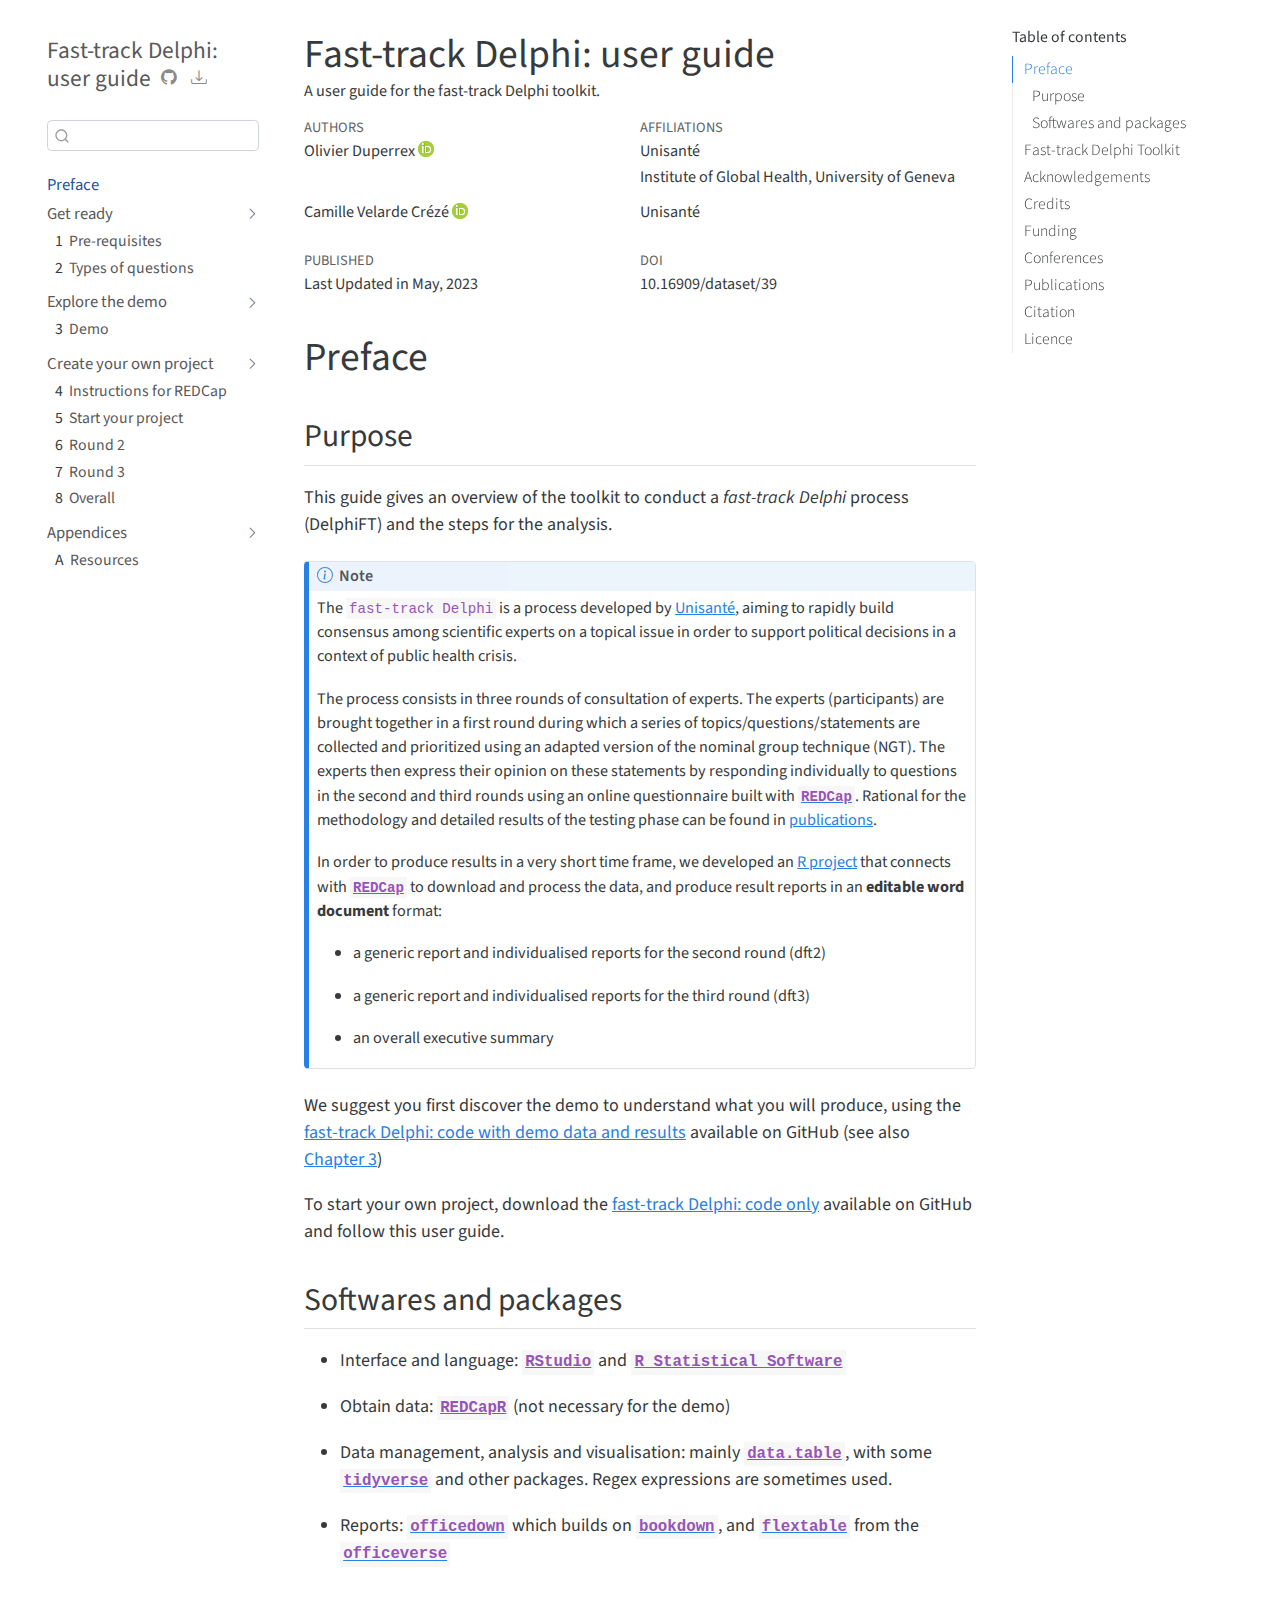
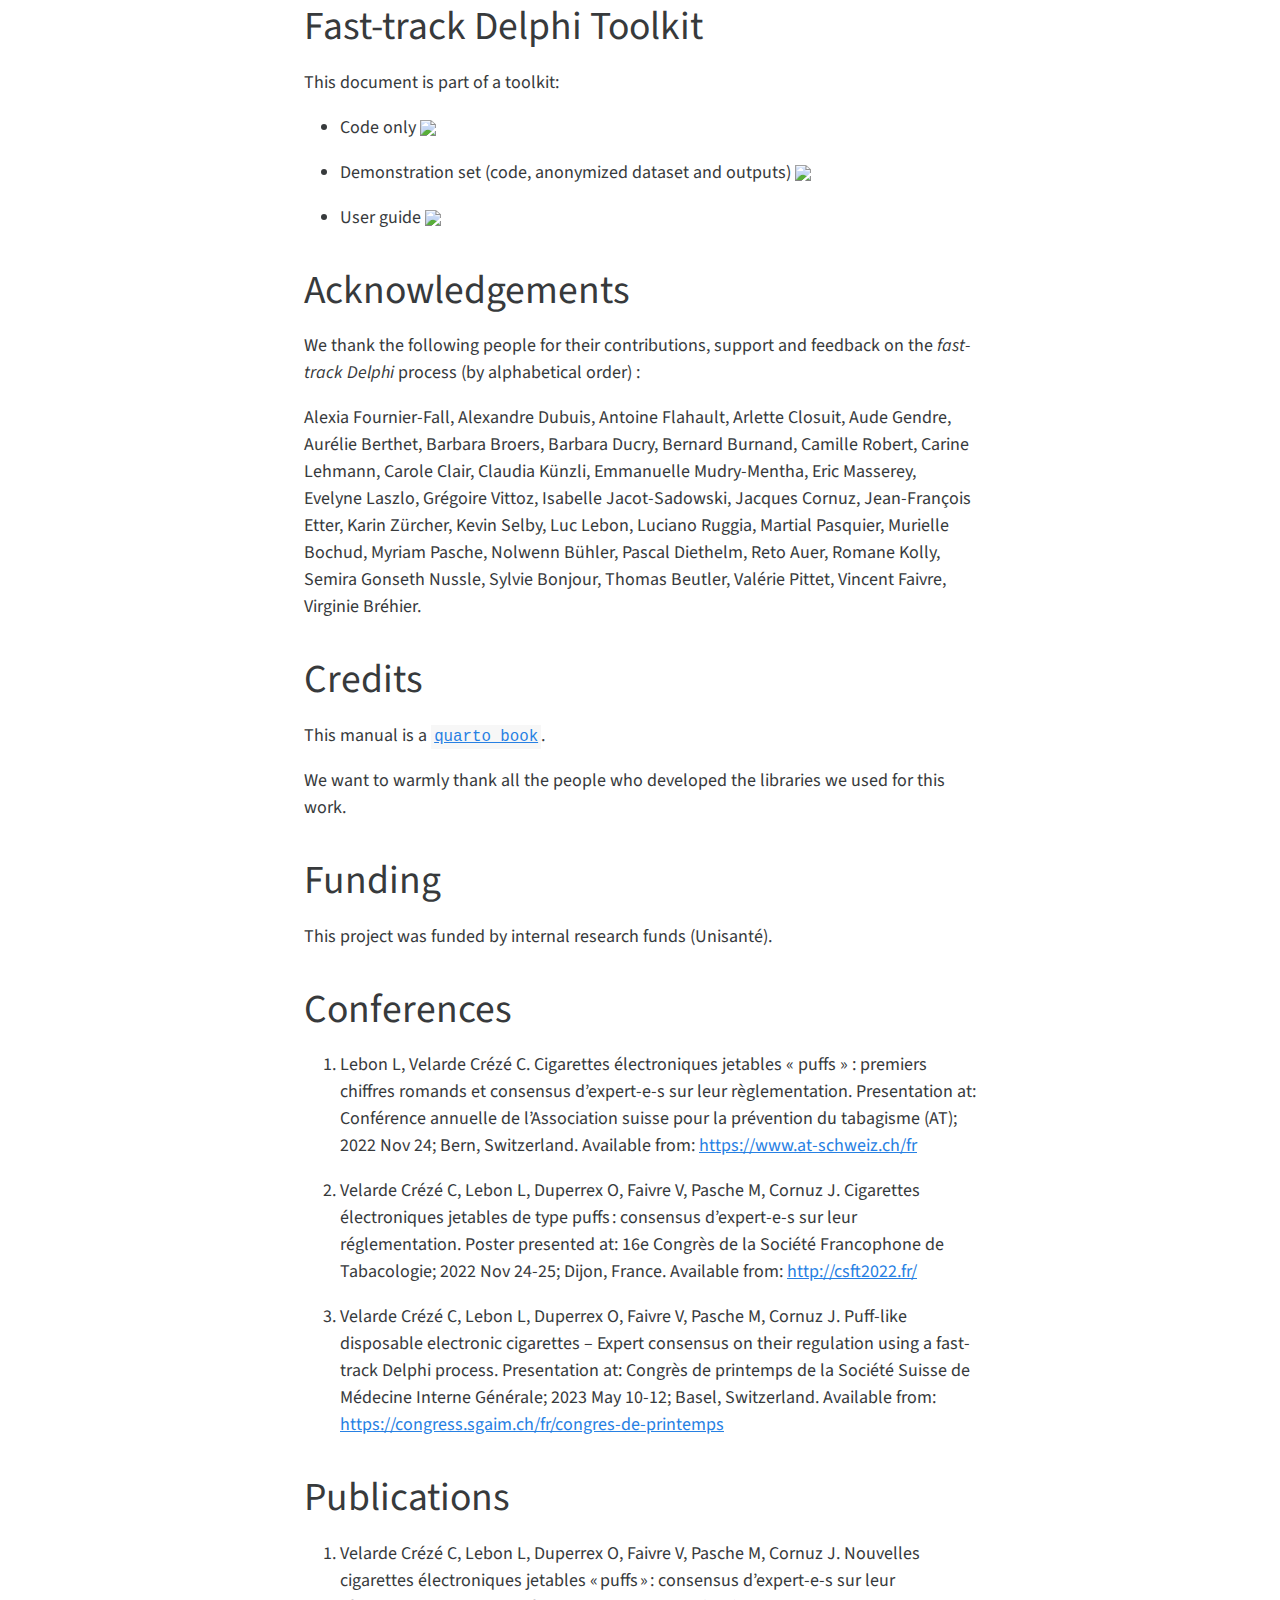
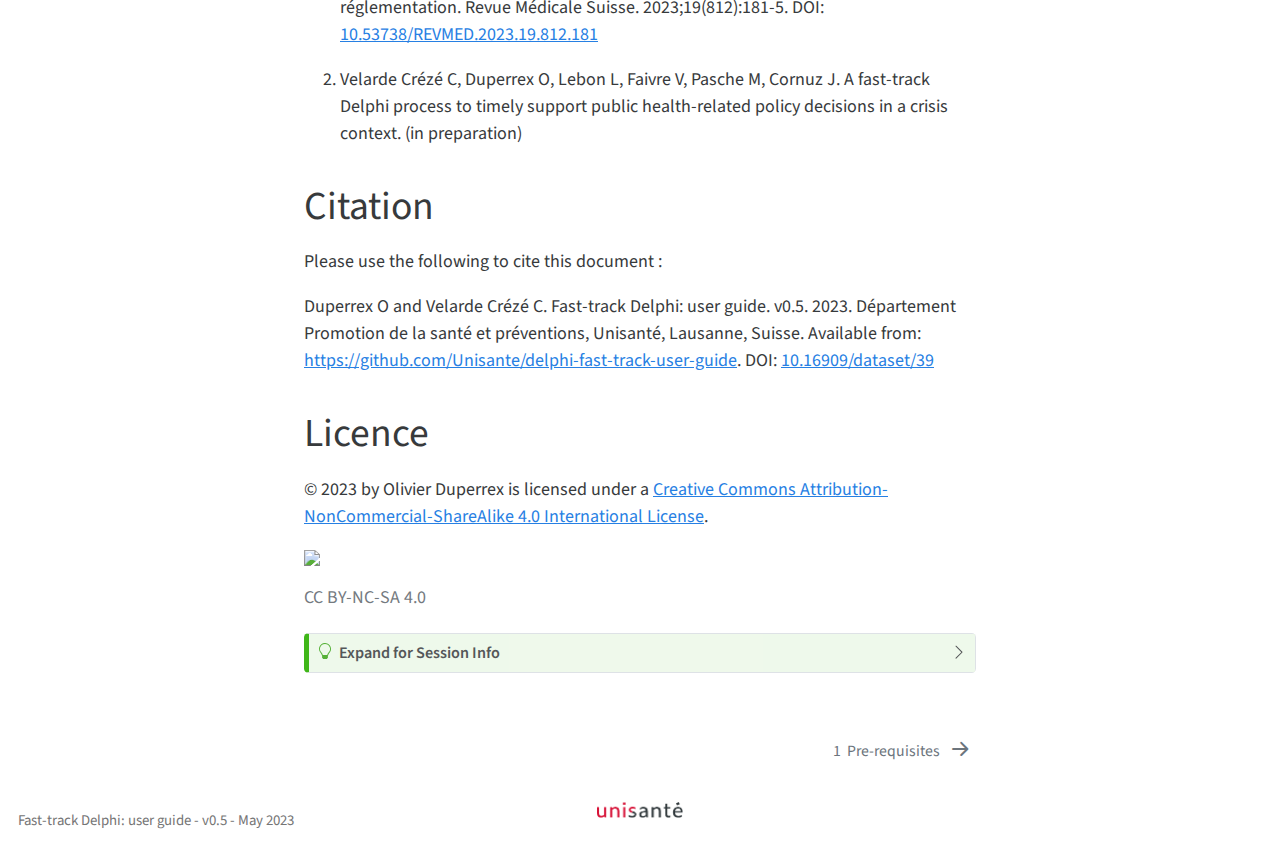
==== _book/index.html @ afdaf6bf "Update html files for book" ====
<!DOCTYPE html>
<html xmlns="http://www.w3.org/1999/xhtml" lang="en" xml:lang="en"><head>
<meta http-equiv="Content-Type" content="text/html; charset=UTF-8">
<meta charset="utf-8">
<meta name="generator" content="quarto-1.2.267">
<meta name="viewport" content="width=device-width, initial-scale=1.0, user-scalable=yes">
<meta name="author" content="Olivier Duperrex">
<meta name="author" content="Camille Velarde Crézé">
<meta name="description" content="A user guide for the fast-track Delphi toolkit.">
<title>Fast-track Delphi: user guide</title>
<style>
code{white-space: pre-wrap;}
span.smallcaps{font-variant: small-caps;}
div.columns{display: flex; gap: min(4vw, 1.5em);}
div.column{flex: auto; overflow-x: auto;}
div.hanging-indent{margin-left: 1.5em; text-indent: -1.5em;}
ul.task-list{list-style: none;}
ul.task-list li input[type="checkbox"] {
  width: 0.8em;
  margin: 0 0.8em 0.2em -1.6em;
  vertical-align: middle;
}
</style>

<script src="site_libs/quarto-nav/quarto-nav.js"></script>
<script src="site_libs/quarto-nav/headroom.min.js"></script>
<script src="site_libs/clipboard/clipboard.min.js"></script>
<script src="site_libs/quarto-search/autocomplete.umd.js"></script>
<script src="site_libs/quarto-search/fuse.min.js"></script>
<script src="site_libs/quarto-search/quarto-search.js"></script>
<meta name="quarto:offset" content="./">
<link href="./01_prerequisites.html" rel="next">
<script src="site_libs/quarto-html/quarto.js"></script>
<script src="site_libs/quarto-html/popper.min.js"></script>
<script src="site_libs/quarto-html/tippy.umd.min.js"></script>
<script src="site_libs/quarto-html/anchor.min.js"></script>
<link href="site_libs/quarto-html/tippy.css" rel="stylesheet">
<link href="site_libs/quarto-html/quarto-syntax-highlighting.css" rel="stylesheet" id="quarto-text-highlighting-styles">
<script src="site_libs/bootstrap/bootstrap.min.js"></script>
<link href="site_libs/bootstrap/bootstrap-icons.css" rel="stylesheet">
<link href="site_libs/bootstrap/bootstrap.min.css" rel="stylesheet" id="quarto-bootstrap" data-mode="light"><script id="quarto-search-options" type="application/json">{
  "location": "sidebar",
  "copy-button": false,
  "collapse-after": 3,
  "panel-placement": "start",
  "type": "textbox",
  "limit": 20,
  "language": {
    "search-no-results-text": "No results",
    "search-matching-documents-text": "matching documents",
    "search-copy-link-title": "Copy link to search",
    "search-hide-matches-text": "Hide additional matches",
    "search-more-match-text": "more match in this document",
    "search-more-matches-text": "more matches in this document",
    "search-clear-button-title": "Clear",
    "search-detached-cancel-button-title": "Cancel",
    "search-submit-button-title": "Submit"
  }
}</script>
</head>
<body class="nav-sidebar floating">

<div id="quarto-search-results"></div>
  <header id="quarto-header" class="headroom fixed-top"><nav class="quarto-secondary-nav" data-bs-toggle="collapse" data-bs-target="#quarto-sidebar" aria-controls="quarto-sidebar" aria-expanded="false" aria-label="Toggle sidebar navigation" onclick="if (window.quartoToggleHeadroom) { window.quartoToggleHeadroom(); }"><div class="container-fluid d-flex justify-content-between">
      <h1 class="quarto-secondary-nav-title">Fast-track Delphi: user guide</h1>
      <button type="button" class="quarto-btn-toggle btn" aria-label="Show secondary navigation">
        <i class="bi bi-chevron-right"></i>
      </button>
    </div>
  </nav></header><!-- content --><div id="quarto-content" class="quarto-container page-columns page-rows-contents page-layout-article">
<!-- sidebar -->
  <nav id="quarto-sidebar" class="sidebar collapse sidebar-navigation floating overflow-auto"><div class="pt-lg-2 mt-2 text-left sidebar-header">
    <div class="sidebar-title mb-0 py-0">
      <a href="./">Fast-track Delphi: user guide</a> 
        <div class="sidebar-tools-main">
    <a href="https://github.com/Unisante/delphi-fast-track-user-guide" title="Source Code" class="sidebar-tool px-1"><i class="bi bi-github"></i></a>
    <a href="" title="Download" id="sidebar-tool-dropdown-0" class="sidebar-tool dropdown-toggle px-1" data-bs-toggle="dropdown" aria-expanded="false"><i class="bi bi-download"></i></a>
    <ul class="dropdown-menu" aria-labelledby="sidebar-tool-dropdown-0">
<li>
          <a class="dropdown-item sidebar-tools-main-item" href="./Fast-track-Delphi--user-guide.pdf">
            <i class="bi bi-bi-file-pdf pe-1"></i>
          Download PDF
          </a>
        </li>
        <li>
          <a class="dropdown-item sidebar-tools-main-item" href="./Fast-track-Delphi--user-guide.epub">
            <i class="bi bi-bi-journal pe-1"></i>
          Download ePub
          </a>
        </li>
    </ul>
</div>
    </div>
      </div>
      <div class="mt-2 flex-shrink-0 align-items-center">
        <div class="sidebar-search">
        <div id="quarto-search" class="" title="Search"></div>
        </div>
      </div>
    <div class="sidebar-menu-container"> 
    <ul class="list-unstyled mt-1">
<li class="sidebar-item">
  <div class="sidebar-item-container"> 
  <a href="./index.html" class="sidebar-item-text sidebar-link active">Preface</a>
  </div>
</li>
        <li class="sidebar-item sidebar-item-section">
      <div class="sidebar-item-container"> 
            <a class="sidebar-item-text sidebar-link text-start" data-bs-toggle="collapse" data-bs-target="#quarto-sidebar-section-1" aria-expanded="true">Get ready</a>
          <a class="sidebar-item-toggle text-start" data-bs-toggle="collapse" data-bs-target="#quarto-sidebar-section-1" aria-expanded="true">
            <i class="bi bi-chevron-right ms-2"></i>
          </a> 
      </div>
      <ul id="quarto-sidebar-section-1" class="collapse list-unstyled sidebar-section depth1 show">
<li class="sidebar-item">
  <div class="sidebar-item-container"> 
  <a href="./01_prerequisites.html" class="sidebar-item-text sidebar-link"><span class="chapter-number">1</span>&nbsp; <span class="chapter-title">Pre-requisites</span></a>
  </div>
</li>
          <li class="sidebar-item">
  <div class="sidebar-item-container"> 
  <a href="./02_questions.html" class="sidebar-item-text sidebar-link"><span class="chapter-number">2</span>&nbsp; <span class="chapter-title">Types of questions</span></a>
  </div>
</li>
      </ul>
</li>
        <li class="sidebar-item sidebar-item-section">
      <div class="sidebar-item-container"> 
            <a class="sidebar-item-text sidebar-link text-start" data-bs-toggle="collapse" data-bs-target="#quarto-sidebar-section-2" aria-expanded="true">Explore the demo</a>
          <a class="sidebar-item-toggle text-start" data-bs-toggle="collapse" data-bs-target="#quarto-sidebar-section-2" aria-expanded="true">
            <i class="bi bi-chevron-right ms-2"></i>
          </a> 
      </div>
      <ul id="quarto-sidebar-section-2" class="collapse list-unstyled sidebar-section depth1 show">
<li class="sidebar-item">
  <div class="sidebar-item-container"> 
  <a href="./03_demo.html" class="sidebar-item-text sidebar-link"><span class="chapter-number">3</span>&nbsp; <span class="chapter-title">Demo</span></a>
  </div>
</li>
      </ul>
</li>
        <li class="sidebar-item sidebar-item-section">
      <div class="sidebar-item-container"> 
            <a class="sidebar-item-text sidebar-link text-start" data-bs-toggle="collapse" data-bs-target="#quarto-sidebar-section-3" aria-expanded="true">Create your own project</a>
          <a class="sidebar-item-toggle text-start" data-bs-toggle="collapse" data-bs-target="#quarto-sidebar-section-3" aria-expanded="true">
            <i class="bi bi-chevron-right ms-2"></i>
          </a> 
      </div>
      <ul id="quarto-sidebar-section-3" class="collapse list-unstyled sidebar-section depth1 show">
<li class="sidebar-item">
  <div class="sidebar-item-container"> 
  <a href="./04_REDCap.html" class="sidebar-item-text sidebar-link"><span class="chapter-number">4</span>&nbsp; <span class="chapter-title">Instructions for REDCap</span></a>
  </div>
</li>
          <li class="sidebar-item">
  <div class="sidebar-item-container"> 
  <a href="./05_start_your_project.html" class="sidebar-item-text sidebar-link"><span class="chapter-number">5</span>&nbsp; <span class="chapter-title">Start your project</span></a>
  </div>
</li>
          <li class="sidebar-item">
  <div class="sidebar-item-container"> 
  <a href="./06_round_2.html" class="sidebar-item-text sidebar-link"><span class="chapter-number">6</span>&nbsp; <span class="chapter-title">Round 2</span></a>
  </div>
</li>
          <li class="sidebar-item">
  <div class="sidebar-item-container"> 
  <a href="./07_round_3.html" class="sidebar-item-text sidebar-link"><span class="chapter-number">7</span>&nbsp; <span class="chapter-title">Round 3</span></a>
  </div>
</li>
          <li class="sidebar-item">
  <div class="sidebar-item-container"> 
  <a href="./08_overall.html" class="sidebar-item-text sidebar-link"><span class="chapter-number">8</span>&nbsp; <span class="chapter-title">Overall</span></a>
  </div>
</li>
      </ul>
</li>
        <li class="sidebar-item sidebar-item-section">
      <div class="sidebar-item-container"> 
            <a class="sidebar-item-text sidebar-link text-start" data-bs-toggle="collapse" data-bs-target="#quarto-sidebar-section-4" aria-expanded="true">Appendices</a>
          <a class="sidebar-item-toggle text-start" data-bs-toggle="collapse" data-bs-target="#quarto-sidebar-section-4" aria-expanded="true">
            <i class="bi bi-chevron-right ms-2"></i>
          </a> 
      </div>
      <ul id="quarto-sidebar-section-4" class="collapse list-unstyled sidebar-section depth1 show">
<li class="sidebar-item">
  <div class="sidebar-item-container"> 
  <a href="./resources.html" class="sidebar-item-text sidebar-link"><span class="chapter-number">A</span>&nbsp; <span class="chapter-title">Resources</span></a>
  </div>
</li>
      </ul>
</li>
    </ul>
</div>
</nav><!-- margin-sidebar --><div id="quarto-margin-sidebar" class="sidebar margin-sidebar">
        <nav id="TOC" role="doc-toc" class="toc-active"><h2 id="toc-title">Table of contents</h2>
   
  <ul>
<li>
<a href="#sec-preface" id="toc-sec-preface" class="nav-link active" data-scroll-target="#sec-preface">Preface</a>
  <ul class="collapse">
<li><a href="#sec-purpose" id="toc-sec-purpose" class="nav-link" data-scroll-target="#sec-purpose">Purpose</a></li>
  <li><a href="#sec-software-and-packages" id="toc-sec-software-and-packages" class="nav-link" data-scroll-target="#sec-software-and-packages">Softwares and packages</a></li>
  </ul>
</li>
  <li><a href="#fast-track-delphi-toolkit" id="toc-fast-track-delphi-toolkit" class="nav-link" data-scroll-target="#fast-track-delphi-toolkit">Fast-track Delphi Toolkit</a></li>
  <li><a href="#sec-acknowledgements" id="toc-sec-acknowledgements" class="nav-link" data-scroll-target="#sec-acknowledgements">Acknowledgements</a></li>
  <li><a href="#sec-credits" id="toc-sec-credits" class="nav-link" data-scroll-target="#sec-credits">Credits</a></li>
  <li><a href="#sec-funding" id="toc-sec-funding" class="nav-link" data-scroll-target="#sec-funding">Funding</a></li>
  <li><a href="#sec-publications" id="toc-sec-publications" class="nav-link" data-scroll-target="#sec-publications">Conferences</a></li>
  <li><a href="#publications" id="toc-publications" class="nav-link" data-scroll-target="#publications">Publications</a></li>
  <li><a href="#sec-citation" id="toc-sec-citation" class="nav-link" data-scroll-target="#sec-citation">Citation</a></li>
  <li><a href="#sec-licence" id="toc-sec-licence" class="nav-link" data-scroll-target="#sec-licence">Licence</a></li>
  </ul></nav>
    </div>
<!-- main -->
<main class="content" id="quarto-document-content"><header id="title-block-header" class="quarto-title-block default"><div class="quarto-title">
<h1 class="title d-none d-lg-block">Fast-track Delphi: user guide</h1>
</div>

<div>
  <div class="description">
    <p>A user guide for the fast-track Delphi toolkit.</p>
  </div>
</div>

<div class="quarto-title-meta-author">
  <div class="quarto-title-meta-heading">Authors</div>
  <div class="quarto-title-meta-heading">Affiliations</div>
  
    <div class="quarto-title-meta-contents">
    Olivier Duperrex <a href="https://orcid.org/0000-0002-0932-6846" class="quarto-title-author-orcid"> <img src="[data-uri]"></a>
  </div>
    <div class="quarto-title-meta-contents">
        <p class="affiliation">
            Unisanté
          </p>
        <p class="affiliation">
            Institute of Global Health, University of Geneva
          </p>
      </div>
      <div class="quarto-title-meta-contents">
    Camille Velarde Crézé <a href="https://orcid.org/0000-0002-4686-9401" class="quarto-title-author-orcid"> <img src="[data-uri]"></a>
  </div>
    <div class="quarto-title-meta-contents">
        <p class="affiliation">
            Unisanté
          </p>
      </div>
    </div>

<div class="quarto-title-meta">

      
    <div>
    <div class="quarto-title-meta-heading">Published</div>
    <div class="quarto-title-meta-contents">
      <p class="date">Last Updated in May, 2023</p>
    </div>
  </div>
  
    
    <div>
    <div class="quarto-title-meta-heading">Doi</div>
    <div class="quarto-title-meta-contents">
      <p class="doi">
        <a href="https://doi.org/10.16909/dataset/39">10.16909/dataset/39</a>
      </p>
    </div>
  </div>
  </div>
  

</header><section id="sec-preface" class="level1 unnumbered"><h1 class="unnumbered">Preface</h1>
<section id="sec-purpose" class="level2 unnumbered"><h2 class="unnumbered anchored" data-anchor-id="sec-purpose">Purpose</h2>
<p>This guide gives an overview of the toolkit to conduct a <em>fast-track Delphi</em> process (DelphiFT) and the steps for the analysis.</p>
<div class="callout-note callout callout-style-default callout-captioned">
<div class="callout-header d-flex align-content-center">
<div class="callout-icon-container">
<i class="callout-icon"></i>
</div>
<div class="callout-caption-container flex-fill">
Note
</div>
</div>
<div class="callout-body-container callout-body">
<p>The <code>fast-track Delphi</code> is a process developed by <a href="https://www.unisante.ch/">Unisanté</a>, aiming to rapidly build consensus among scientific experts on a topical issue in order to support political decisions in a context of public health crisis.</p>
<p>The process consists in three rounds of consultation of experts. The experts (participants) are brought together in a first round during which a series of topics/questions/statements are collected and prioritized using an adapted version of the nominal group technique (NGT). The experts then express their opinion on these statements by responding individually to questions in the second and third rounds using an online questionnaire built with <a href="https://projectredcap.org/"><strong><code>REDCap</code></strong></a>. Rational for the methodology and detailed results of the testing phase can be found in <a href="#sec-publications">publications</a>.</p>
<p>In order to produce results in a very short time frame, we developed an <a href="https://r4ds.had.co.nz/workflow-projects.html">R project</a> that connects with <a href="https://projectredcap.org/"><strong><code>REDCap</code></strong></a> to download and process the data, and produce result reports in an <strong>editable word document</strong> format:</p>
<ul>
<li><p>a generic report and individualised reports for the second round (dft2)</p></li>
<li><p>a generic report and individualised reports for the third round (dft3)</p></li>
<li><p>an overall executive summary</p></li>
</ul>
</div>
</div>
<p>We suggest you first discover the demo to understand what you will produce, using the <a href="https://github.com/Unisante/delphi-fast-track-demo">fast-track Delphi: code with demo data and results</a> available on GitHub (see also <a href="03_demo.html"><span>Chapter&nbsp;3</span></a>)</p>
<p>To start your own project, download the <a href="https://github.com/Unisante/delphi-fast-track">fast-track Delphi: code only</a> available on GitHub and follow this user guide.</p>
</section><section id="sec-software-and-packages" class="level2"><h2 class="anchored" data-anchor-id="sec-software-and-packages">Softwares and packages</h2>
<ul>
<li><p>Interface and language: <a href="https://www.rstudio.com/"><strong><code>RStudio</code></strong></a> and <a href="https://www.r-project.org/"><strong><code>R Statistical Software</code></strong></a></p></li>
<li><p>Obtain data: <a href="https://ouhscbbmc.github.io/REDCapR/"><strong><code>REDCapR</code></strong></a> (not necessary for the demo)</p></li>
<li><p>Data management, analysis and visualisation: mainly <a href="https://rdatatable.gitlab.io/data.table/"><strong><code>data.table</code></strong></a>, with some <a href="https://www.tidyverse.org/"><strong><code>tidyverse</code></strong></a> and other packages. Regex expressions are sometimes used.</p></li>
<li><p>Reports: <a href="https://ardata-fr.github.io/officeverse/officedown-for-word.html"><strong><code>officedown</code></strong></a> which builds on <a href="https://pkgs.rstudio.com/bookdown/"><strong><code>bookdown</code></strong></a>, and <a href="https://davidgohel.github.io/flextable/"><strong><code>flextable</code></strong></a> from the <a href="https://ardata-fr.github.io/officeverse/index.html"><strong><code>officeverse</code></strong></a></p></li>
</ul></section></section><section id="fast-track-delphi-toolkit" class="level1"><h1>Fast-track Delphi Toolkit</h1>
<p>This document is part of a toolkit:</p>
<ul>
<li><p>Code only <a href="https://doi.org/10.16909/dataset/40"><img src="https://img.shields.io/badge/doi-10.16909/dataset/40-blue.svg" class="img-fluid"></a></p></li>
<li><p>Demonstration set (code, anonymized dataset and outputs) <a href="https://doi.org/10.16909/dataset/41"><img src="https://img.shields.io/badge/doi-10.16909/dataset/41-blue.svg" class="img-fluid"></a></p></li>
<li><p>User guide <a href="https://doi.org/10.16909/dataset/39"><img src="https://img.shields.io/badge/doi-10.16909/dataset/39-blue.svg" class="img-fluid"></a></p></li>
</ul></section><section id="sec-acknowledgements" class="level1"><h1>Acknowledgements</h1>
<p>We thank the following people for their contributions, support and feedback on the <em>fast-track Delphi</em> process (by alphabetical order) :</p>
<p>Alexia Fournier-Fall, Alexandre Dubuis, Antoine Flahault, Arlette Closuit, Aude Gendre, Aurélie Berthet, Barbara Broers, Barbara Ducry, Bernard Burnand, Camille Robert, Carine Lehmann, Carole Clair, Claudia Künzli, Emmanuelle Mudry-Mentha, Eric Masserey, Evelyne Laszlo, Grégoire Vittoz, Isabelle Jacot-Sadowski, Jacques Cornuz, Jean-François Etter, Karin Zürcher, Kevin Selby, Luc Lebon, Luciano Ruggia, Martial Pasquier, Murielle Bochud, Myriam Pasche, Nolwenn Bühler, Pascal Diethelm, Reto Auer, Romane Kolly, Semira Gonseth Nussle, Sylvie Bonjour, Thomas Beutler, Valérie Pittet, Vincent Faivre, Virginie Bréhier.</p>
</section><section id="sec-credits" class="level1"><h1>Credits</h1>
<p>This manual is a <a href="https://quarto.org/docs/books/"><code>quarto book</code></a>.</p>
<p>We want to warmly thank all the people who developed the libraries we used for this work.</p>
</section><section id="sec-funding" class="level1"><h1>Funding</h1>
<p>This project was funded by internal research funds (Unisanté).</p>
</section><section id="sec-publications" class="level1"><h1>Conferences</h1>
<ol type="1">
<li><p>Lebon L, Velarde Crézé C. Cigarettes électroniques jetables « puffs » : premiers chiffres romands et consensus d’expert-e-s sur leur règlementation. Presentation at: Conférence annuelle de l’Association suisse pour la prévention du tabagisme (AT); 2022 Nov 24; Bern, Switzerland. Available from: <a href="https://www.at-schweiz.ch/fr" class="uri">https://www.at-schweiz.ch/fr</a></p></li>
<li><p>Velarde Crézé C, Lebon L, Duperrex O, Faivre V, Pasche M, Cornuz J. Cigarettes électroniques jetables de type puffs : consensus d’expert-e-s sur leur réglementation. Poster presented at: 16e Congrès de la Société Francophone de Tabacologie; 2022 Nov 24-25; Dijon, France. Available from: <a href="http://csft2022.fr/" class="uri">http://csft2022.fr/</a></p></li>
<li><p>Velarde Crézé C, Lebon L, Duperrex O, Faivre V, Pasche M, Cornuz J. Puff-like disposable electronic cigarettes – Expert consensus on their regulation using a fast-track Delphi process. Presentation at: Congrès de printemps de la Société Suisse de Médecine Interne Générale; 2023 May 10-12; Basel, Switzerland. Available from: <a href="https://congress.sgaim.ch/fr/congres-de-printemps" class="uri">https://congress.sgaim.ch/fr/congres-de-printemps</a></p></li>
</ol></section><section id="publications" class="level1"><h1>Publications</h1>
<ol type="1">
<li><p>Velarde Crézé C, Lebon L, Duperrex O, Faivre V, Pasche M, Cornuz J. Nouvelles cigarettes électroniques jetables « puffs » : consensus d’expert-e-s sur leur réglementation. Revue Médicale Suisse. 2023;19(812):181‑5. DOI: <a href="https://doi.org/10.53738/revmed.2023.19.812.181">10.53738/REVMED.2023.19.812.181</a></p></li>
<li><p>Velarde Crézé C, Duperrex O, Lebon L, Faivre V, Pasche M, Cornuz J. A fast-track Delphi process to timely support public health-related policy decisions in a crisis context. (in preparation)</p></li>
</ol></section><section id="sec-citation" class="level1"><h1>Citation</h1>
<p>Please use the following to cite this document :</p>
<p>Duperrex O and Velarde Crézé C. Fast-track Delphi: user guide. v0.5. 2023. Département Promotion de la santé et préventions, Unisanté, Lausanne, Suisse. Available from: <a href="https://github.com/Unisante/delphi-fast-track-user-guide" class="uri">https://github.com/Unisante/delphi-fast-track-user-guide</a>. DOI: <a href="https://doi.org/10.16909/dataset/39">10.16909/dataset/39</a></p>
</section><section id="sec-licence" class="level1"><h1>Licence</h1>
<p>© 2023 by Olivier Duperrex is licensed under a <a href="http://creativecommons.org/licenses/by-nc-sa/4.0/">Creative Commons Attribution-NonCommercial-ShareAlike 4.0 International License</a>.</p>
<div class="quarto-figure quarto-figure-left">
<figure class="figure"><p><img src="https://licensebuttons.net/l/by-nc-sa/4.0/88x31.png" class="img-fluid figure-img"></p>
<p></p><figcaption class="figure-caption">CC BY-NC-SA 4.0</figcaption><p></p>
</figure>
</div>
<div class="callout-tip callout callout-style-default callout-captioned">
<div class="callout-header d-flex align-content-center" data-bs-toggle="collapse" data-bs-target=".callout-2-contents" aria-controls="callout-2" aria-expanded="false" aria-label="Toggle callout">
<div class="callout-icon-container">
<i class="callout-icon"></i>
</div>
<div class="callout-caption-container flex-fill">
Expand for Session Info
</div>
<div class="callout-btn-toggle d-inline-block border-0 py-1 ps-1 pe-0 float-end"><i class="callout-toggle"></i></div>
</div>
<div id="callout-2" class="callout-2-contents callout-collapse collapse">
<div class="callout-body-container callout-body">
<div class="cell">
<div class="cell-output cell-output-stdout">
<pre><code>─ Session info ───────────────────────────────────────────────────────────────
 setting  value
 version  R version 4.2.2 (2022-10-31 ucrt)
 os       Windows 10 x64 (build 19045)
 system   x86_64, mingw32
 ui       RTerm
 language (EN)
 collate  French_Switzerland.utf8
 ctype    French_Switzerland.utf8
 tz       Europe/Berlin
 date     2023-05-08
 pandoc   2.19.2 @ c:/data/R.Apps/RStudio-2022.12.0-353/bin/resources/app/bin/quarto/bin/tools/ (via rmarkdown)
 quarto   1.2.267 @ C:\\PROGRA~1\\Quarto\\bin\\quarto.exe

─ Packages ───────────────────────────────────────────────────────────────────
 package     * version date (UTC) lib source
 sessioninfo * 1.2.2   2021-12-06 [1] CRAN (R 4.2.2)

 [1] C:/DATA/R.Apps/R-4.2.2-win/library

──────────────────────────────────────────────────────────────────────────────</code></pre>
</div>
</div>
</div>
</div>
</div>


</section></main><!-- /main --><script id="quarto-html-after-body" type="application/javascript">
window.document.addEventListener("DOMContentLoaded", function (event) {
  const toggleBodyColorMode = (bsSheetEl) => {
    const mode = bsSheetEl.getAttribute("data-mode");
    const bodyEl = window.document.querySelector("body");
    if (mode === "dark") {
      bodyEl.classList.add("quarto-dark");
      bodyEl.classList.remove("quarto-light");
    } else {
      bodyEl.classList.add("quarto-light");
      bodyEl.classList.remove("quarto-dark");
    }
  }
  const toggleBodyColorPrimary = () => {
    const bsSheetEl = window.document.querySelector("link#quarto-bootstrap");
    if (bsSheetEl) {
      toggleBodyColorMode(bsSheetEl);
    }
  }
  toggleBodyColorPrimary();  
  const icon = "";
  const anchorJS = new window.AnchorJS();
  anchorJS.options = {
    placement: 'right',
    icon: icon
  };
  anchorJS.add('.anchored');
  const clipboard = new window.ClipboardJS('.code-copy-button', {
    target: function(trigger) {
      return trigger.previousElementSibling;
    }
  });
  clipboard.on('success', function(e) {
    // button target
    const button = e.trigger;
    // don't keep focus
    button.blur();
    // flash "checked"
    button.classList.add('code-copy-button-checked');
    var currentTitle = button.getAttribute("title");
    button.setAttribute("title", "Copied!");
    let tooltip;
    if (window.bootstrap) {
      button.setAttribute("data-bs-toggle", "tooltip");
      button.setAttribute("data-bs-placement", "left");
      button.setAttribute("data-bs-title", "Copied!");
      tooltip = new bootstrap.Tooltip(button, 
        { trigger: "manual", 
          customClass: "code-copy-button-tooltip",
          offset: [0, -8]});
      tooltip.show();    
    }
    setTimeout(function() {
      if (tooltip) {
        tooltip.hide();
        button.removeAttribute("data-bs-title");
        button.removeAttribute("data-bs-toggle");
        button.removeAttribute("data-bs-placement");
      }
      button.setAttribute("title", currentTitle);
      button.classList.remove('code-copy-button-checked');
    }, 1000);
    // clear code selection
    e.clearSelection();
  });
  function tippyHover(el, contentFn) {
    const config = {
      allowHTML: true,
      content: contentFn,
      maxWidth: 500,
      delay: 100,
      arrow: false,
      appendTo: function(el) {
          return el.parentElement;
      },
      interactive: true,
      interactiveBorder: 10,
      theme: 'quarto',
      placement: 'bottom-start'
    };
    window.tippy(el, config); 
  }
  const noterefs = window.document.querySelectorAll('a[role="doc-noteref"]');
  for (var i=0; i<noterefs.length; i++) {
    const ref = noterefs[i];
    tippyHover(ref, function() {
      // use id or data attribute instead here
      let href = ref.getAttribute('data-footnote-href') || ref.getAttribute('href');
      try { href = new URL(href).hash; } catch {}
      const id = href.replace(/^#\/?/, "");
      const note = window.document.getElementById(id);
      return note.innerHTML;
    });
  }
  const findCites = (el) => {
    const parentEl = el.parentElement;
    if (parentEl) {
      const cites = parentEl.dataset.cites;
      if (cites) {
        return {
          el,
          cites: cites.split(' ')
        };
      } else {
        return findCites(el.parentElement)
      }
    } else {
      return undefined;
    }
  };
  var bibliorefs = window.document.querySelectorAll('a[role="doc-biblioref"]');
  for (var i=0; i<bibliorefs.length; i++) {
    const ref = bibliorefs[i];
    const citeInfo = findCites(ref);
    if (citeInfo) {
      tippyHover(citeInfo.el, function() {
        var popup = window.document.createElement('div');
        citeInfo.cites.forEach(function(cite) {
          var citeDiv = window.document.createElement('div');
          citeDiv.classList.add('hanging-indent');
          citeDiv.classList.add('csl-entry');
          var biblioDiv = window.document.getElementById('ref-' + cite);
          if (biblioDiv) {
            citeDiv.innerHTML = biblioDiv.innerHTML;
          }
          popup.appendChild(citeDiv);
        });
        return popup.innerHTML;
      });
    }
  }
});
</script><nav class="page-navigation"><div class="nav-page nav-page-previous">
  </div>
  <div class="nav-page nav-page-next">
      <a href="./01_prerequisites.html" class="pagination-link">
        <span class="nav-page-text"><span class="chapter-number">1</span>&nbsp; <span class="chapter-title">Pre-requisites</span></span> <i class="bi bi-arrow-right-short"></i>
      </a>
  </div>
</nav>
</div> <!-- /content -->
<footer class="footer"><div class="nav-footer">
    <div class="nav-footer-left">Fast-track Delphi: user guide - v0.5 - May 2023</div>   
      <div class="nav-footer-center"><img src="_img/logo_unisante_footer.png" class="img-fluid" style="width:50.0%"></div>
  </div>
</footer>


</body></html>
---- _book/site_libs/quarto-html/tippy.css ----
.tippy-box[data-animation=fade][data-state=hidden]{opacity:0}[data-tippy-root]{max-width:calc(100vw - 10px)}.tippy-box{position:relative;background-color:#333;color:#fff;border-radius:4px;font-size:14px;line-height:1.4;white-space:normal;outline:0;transition-property:transform,visibility,opacity}.tippy-box[data-placement^=top]>.tippy-arrow{bottom:0}.tippy-box[data-placement^=top]>.tippy-arrow:before{bottom:-7px;left:0;border-width:8px 8px 0;border-top-color:initial;transform-origin:center top}.tippy-box[data-placement^=bottom]>.tippy-arrow{top:0}.tippy-box[data-placement^=bottom]>.tippy-arrow:before{top:-7px;left:0;border-width:0 8px 8px;border-bottom-color:initial;transform-origin:center bottom}.tippy-box[data-placement^=left]>.tippy-arrow{right:0}.tippy-box[data-placement^=left]>.tippy-arrow:before{border-width:8px 0 8px 8px;border-left-color:initial;right:-7px;transform-origin:center left}.tippy-box[data-placement^=right]>.tippy-arrow{left:0}.tippy-box[data-placement^=right]>.tippy-arrow:before{left:-7px;border-width:8px 8px 8px 0;border-right-color:initial;transform-origin:center right}.tippy-box[data-inertia][data-state=visible]{transition-timing-function:cubic-bezier(.54,1.5,.38,1.11)}.tippy-arrow{width:16px;height:16px;color:#333}.tippy-arrow:before{content:"";position:absolute;border-color:transparent;border-style:solid}.tippy-content{position:relative;padding:5px 9px;z-index:1}
---- _book/site_libs/quarto-html/quarto-syntax-highlighting.css ----
/* quarto syntax highlight colors */
:root {
  --quarto-hl-ot-color: #003B4F;
  --quarto-hl-at-color: #657422;
  --quarto-hl-ss-color: #20794D;
  --quarto-hl-an-color: #5E5E5E;
  --quarto-hl-fu-color: #4758AB;
  --quarto-hl-st-color: #20794D;
  --quarto-hl-cf-color: #003B4F;
  --quarto-hl-op-color: #5E5E5E;
  --quarto-hl-er-color: #AD0000;
  --quarto-hl-bn-color: #AD0000;
  --quarto-hl-al-color: #AD0000;
  --quarto-hl-va-color: #111111;
  --quarto-hl-bu-color: inherit;
  --quarto-hl-ex-color: inherit;
  --quarto-hl-pp-color: #AD0000;
  --quarto-hl-in-color: #5E5E5E;
  --quarto-hl-vs-color: #20794D;
  --quarto-hl-wa-color: #5E5E5E;
  --quarto-hl-do-color: #5E5E5E;
  --quarto-hl-im-color: #00769E;
  --quarto-hl-ch-color: #20794D;
  --quarto-hl-dt-color: #AD0000;
  --quarto-hl-fl-color: #AD0000;
  --quarto-hl-co-color: #5E5E5E;
  --quarto-hl-cv-color: #5E5E5E;
  --quarto-hl-cn-color: #8f5902;
  --quarto-hl-sc-color: #5E5E5E;
  --quarto-hl-dv-color: #AD0000;
  --quarto-hl-kw-color: #003B4F;
}

/* other quarto variables */
:root {
  --quarto-font-monospace: SFMono-Regular, Menlo, Monaco, Consolas, "Liberation Mono", "Courier New", monospace;
}

pre > code.sourceCode > span {
  color: #003B4F;
}

code span {
  color: #003B4F;
}

code.sourceCode > span {
  color: #003B4F;
}

div.sourceCode,
div.sourceCode pre.sourceCode {
  color: #003B4F;
}

code span.ot {
  color: #003B4F;
}

code span.at {
  color: #657422;
}

code span.ss {
  color: #20794D;
}

code span.an {
  color: #5E5E5E;
}

code span.fu {
  color: #4758AB;
}

code span.st {
  color: #20794D;
}

code span.cf {
  color: #003B4F;
}

code span.op {
  color: #5E5E5E;
}

code span.er {
  color: #AD0000;
}

code span.bn {
  color: #AD0000;
}

code span.al {
  color: #AD0000;
}

code span.va {
  color: #111111;
}

code span.pp {
  color: #AD0000;
}

code span.in {
  color: #5E5E5E;
}

code span.vs {
  color: #20794D;
}

code span.wa {
  color: #5E5E5E;
  font-style: italic;
}

code span.do {
  color: #5E5E5E;
  font-style: italic;
}

code span.im {
  color: #00769E;
}

code span.ch {
  color: #20794D;
}

code span.dt {
  color: #AD0000;
}

code span.fl {
  color: #AD0000;
}

code span.co {
  color: #5E5E5E;
}

code span.cv {
  color: #5E5E5E;
  font-style: italic;
}

code span.cn {
  color: #8f5902;
}

code span.sc {
  color: #5E5E5E;
}

code span.dv {
  color: #AD0000;
}

code span.kw {
  color: #003B4F;
}

.prevent-inlining {
  content: "</";
}

/*# sourceMappingURL=debc5d5d77c3f9108843748ff7464032.css.map */
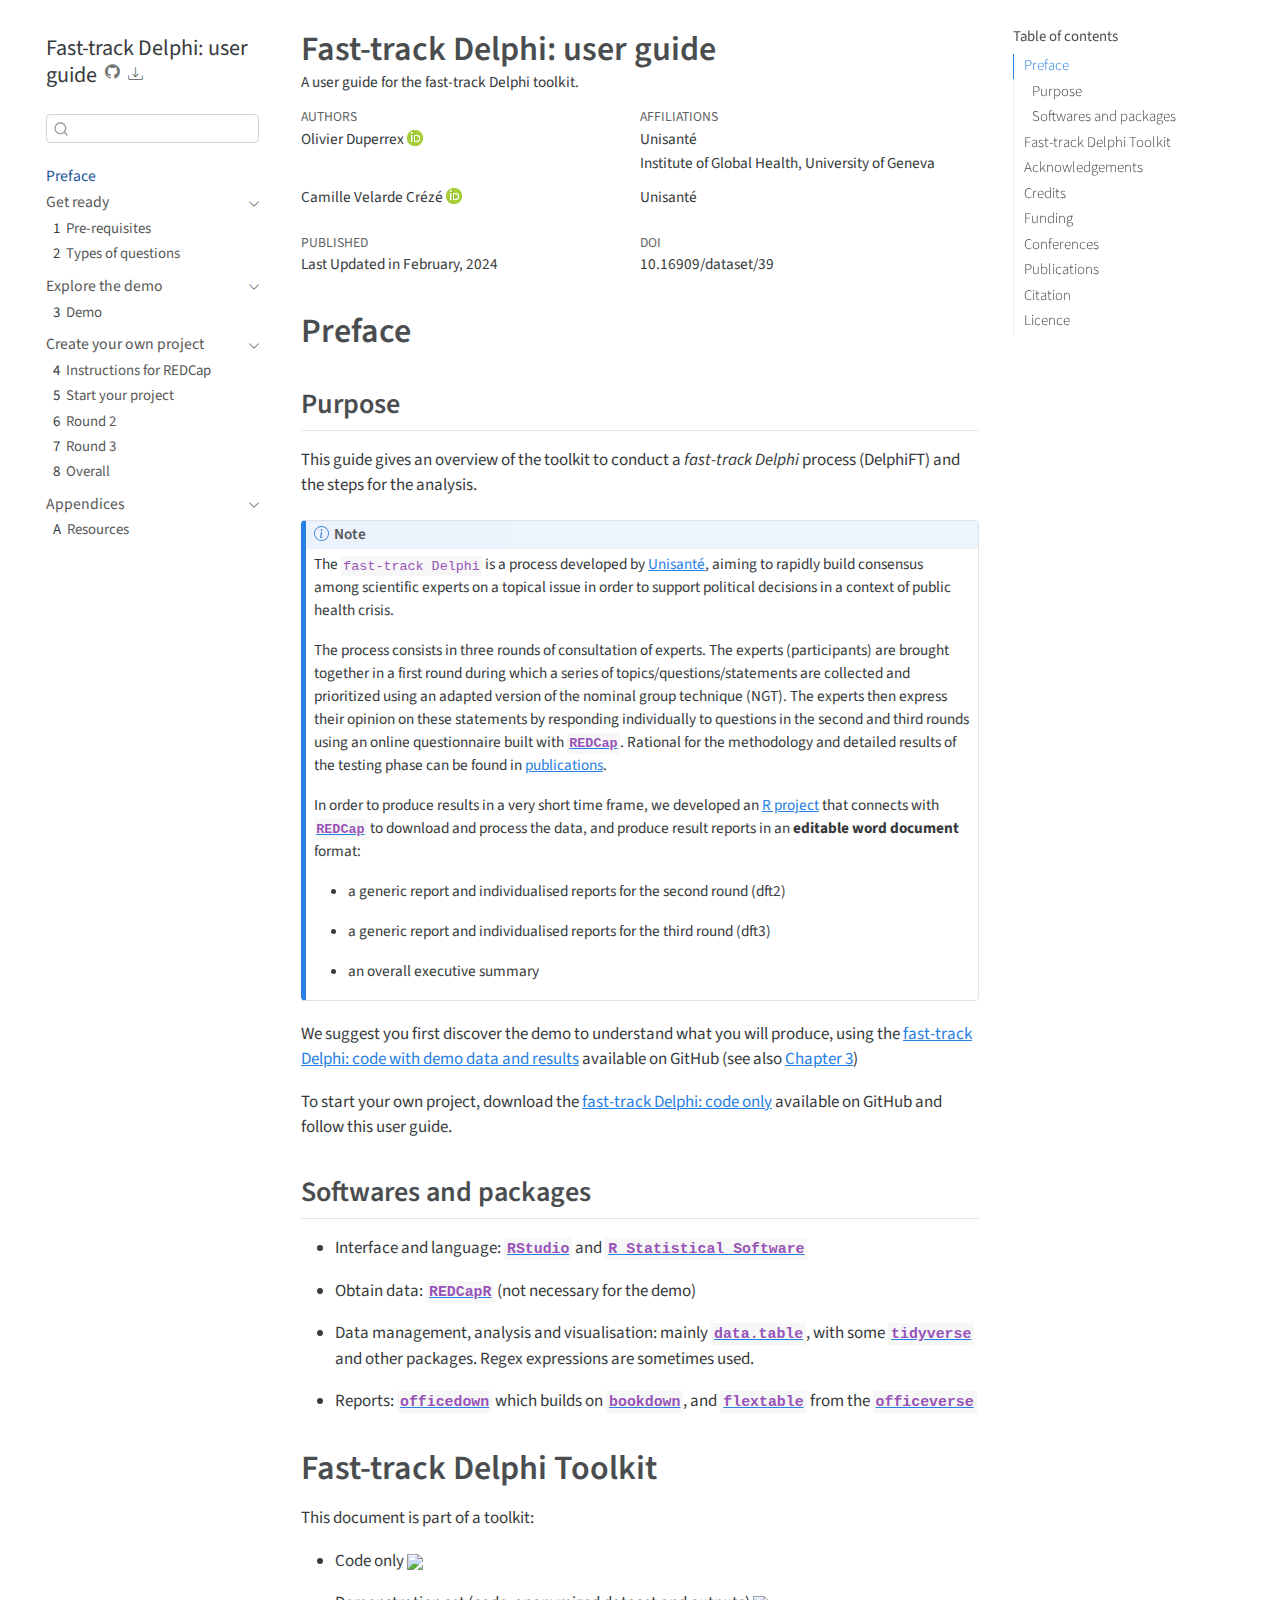
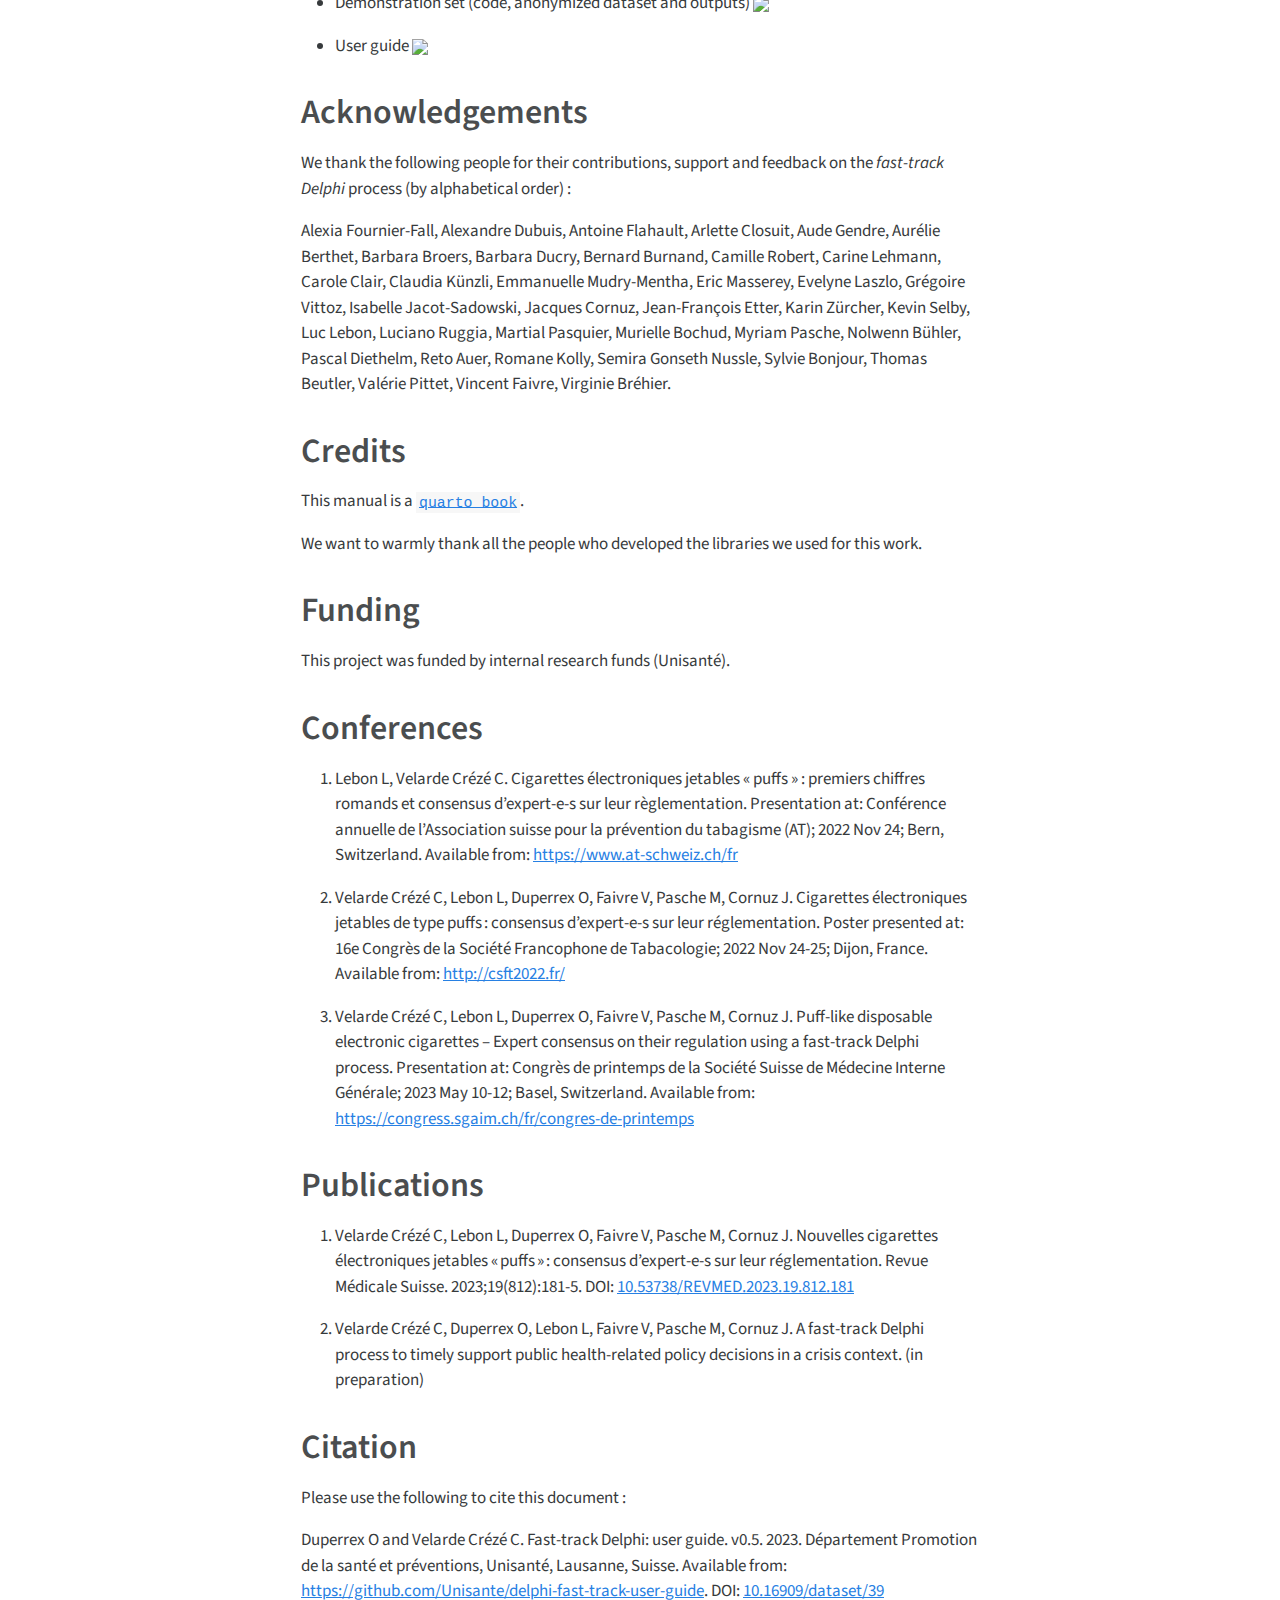
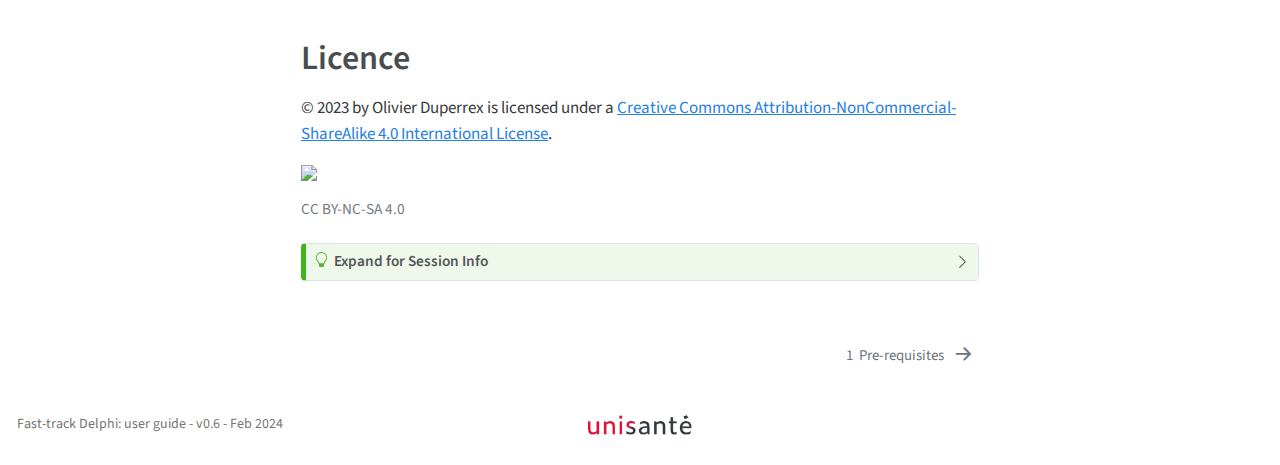
==== commit cd599996: "Update some titles and output" ====
--- a/_book/index.html
+++ b/_book/index.html
@@ -2,7 +2,7 @@
 <html xmlns="http://www.w3.org/1999/xhtml" lang="en" xml:lang="en"><head>
 <meta http-equiv="Content-Type" content="text/html; charset=UTF-8">
 <meta charset="utf-8">
-<meta name="generator" content="quarto-1.2.267">
+<meta name="generator" content="quarto-1.3.450">
 <meta name="viewport" content="width=device-width, initial-scale=1.0, user-scalable=yes">
 <meta name="author" content="Olivier Duperrex">
 <meta name="author" content="Camille Velarde Crézé">
@@ -17,7 +17,7 @@
 ul.task-list{list-style: none;}
 ul.task-list li input[type="checkbox"] {
   width: 0.8em;
-  margin: 0 0.8em 0.2em -1.6em;
+  margin: 0 0.8em 0.2em -1em; /* quarto-specific, see https://github.com/quarto-dev/quarto-cli/issues/4556 */ 
   vertical-align: middle;
 }
 </style>
@@ -54,144 +54,168 @@
     "search-more-matches-text": "more matches in this document",
     "search-clear-button-title": "Clear",
     "search-detached-cancel-button-title": "Cancel",
-    "search-submit-button-title": "Submit"
+    "search-submit-button-title": "Submit",
+    "search-label": "Search"
   }
 }</script>
 </head>
 <body class="nav-sidebar floating">
 
 <div id="quarto-search-results"></div>
-  <header id="quarto-header" class="headroom fixed-top"><nav class="quarto-secondary-nav" data-bs-toggle="collapse" data-bs-target="#quarto-sidebar" aria-controls="quarto-sidebar" aria-expanded="false" aria-label="Toggle sidebar navigation" onclick="if (window.quartoToggleHeadroom) { window.quartoToggleHeadroom(); }"><div class="container-fluid d-flex justify-content-between">
-      <h1 class="quarto-secondary-nav-title">Fast-track Delphi: user guide</h1>
-      <button type="button" class="quarto-btn-toggle btn" aria-label="Show secondary navigation">
-        <i class="bi bi-chevron-right"></i>
+  <header id="quarto-header" class="headroom fixed-top"><nav class="quarto-secondary-nav"><div class="container-fluid d-flex">
+      <button type="button" class="quarto-btn-toggle btn" data-bs-toggle="collapse" data-bs-target="#quarto-sidebar,#quarto-sidebar-glass" aria-controls="quarto-sidebar" aria-expanded="false" aria-label="Toggle sidebar navigation" onclick="if (window.quartoToggleHeadroom) { window.quartoToggleHeadroom(); }">
+        <i class="bi bi-layout-text-sidebar-reverse"></i>
+      </button>
+      <nav class="quarto-page-breadcrumbs" aria-label="breadcrumb"><ol class="breadcrumb"><li class="breadcrumb-item"><a href="./index.html">Preface</a></li></ol></nav>
+      <a class="flex-grow-1" role="button" data-bs-toggle="collapse" data-bs-target="#quarto-sidebar,#quarto-sidebar-glass" aria-controls="quarto-sidebar" aria-expanded="false" aria-label="Toggle sidebar navigation" onclick="if (window.quartoToggleHeadroom) { window.quartoToggleHeadroom(); }">      
+      </a>
+      <button type="button" class="btn quarto-search-button" aria-label="" onclick="window.quartoOpenSearch();">
+        <i class="bi bi-search"></i>
       </button>
     </div>
   </nav></header><!-- content --><div id="quarto-content" class="quarto-container page-columns page-rows-contents page-layout-article">
 <!-- sidebar -->
-  <nav id="quarto-sidebar" class="sidebar collapse sidebar-navigation floating overflow-auto"><div class="pt-lg-2 mt-2 text-left sidebar-header">
+  <nav id="quarto-sidebar" class="sidebar collapse collapse-horizontal sidebar-navigation floating overflow-auto"><div class="pt-lg-2 mt-2 text-left sidebar-header">
     <div class="sidebar-title mb-0 py-0">
       <a href="./">Fast-track Delphi: user guide</a> 
         <div class="sidebar-tools-main">
-    <a href="https://github.com/Unisante/delphi-fast-track-user-guide" title="Source Code" class="sidebar-tool px-1"><i class="bi bi-github"></i></a>
-    <a href="" title="Download" id="sidebar-tool-dropdown-0" class="sidebar-tool dropdown-toggle px-1" data-bs-toggle="dropdown" aria-expanded="false"><i class="bi bi-download"></i></a>
-    <ul class="dropdown-menu" aria-labelledby="sidebar-tool-dropdown-0">
+    <a href="https://github.com/Unisante/delphi-fast-track-user-guide" rel="" title="Source Code" class="quarto-navigation-tool px-1" aria-label="Source Code"><i class="bi bi-github"></i></a>
+    <div class="dropdown">
+      <a href="" title="Download" id="quarto-navigation-tool-dropdown-0" class="quarto-navigation-tool dropdown-toggle px-1" data-bs-toggle="dropdown" aria-expanded="false" aria-label="Download"><i class="bi bi-download"></i></a>
+      <ul class="dropdown-menu" aria-labelledby="quarto-navigation-tool-dropdown-0">
 <li>
-          <a class="dropdown-item sidebar-tools-main-item" href="./Fast-track-Delphi--user-guide.pdf">
-            <i class="bi bi-bi-file-pdf pe-1"></i>
-          Download PDF
-          </a>
-        </li>
-        <li>
-          <a class="dropdown-item sidebar-tools-main-item" href="./Fast-track-Delphi--user-guide.epub">
-            <i class="bi bi-bi-journal pe-1"></i>
-          Download ePub
-          </a>
-        </li>
-    </ul>
+            <a class="dropdown-item sidebar-tools-main-item" href="./Fast-track-Delphi--user-guide.pdf">
+              <i class="bi bi-bi-file-pdf pe-1"></i>
+            Download PDF
+            </a>
+          </li>
+          <li>
+            <a class="dropdown-item sidebar-tools-main-item" href="./Fast-track-Delphi--user-guide.epub">
+              <i class="bi bi-bi-journal pe-1"></i>
+            Download ePub
+            </a>
+          </li>
+      </ul>
+</div>
 </div>
     </div>
       </div>
-      <div class="mt-2 flex-shrink-0 align-items-center">
+        <div class="mt-2 flex-shrink-0 align-items-center">
         <div class="sidebar-search">
         <div id="quarto-search" class="" title="Search"></div>
         </div>
-      </div>
+        </div>
     <div class="sidebar-menu-container"> 
     <ul class="list-unstyled mt-1">
 <li class="sidebar-item">
   <div class="sidebar-item-container"> 
-  <a href="./index.html" class="sidebar-item-text sidebar-link active">Preface</a>
+  <a href="./index.html" class="sidebar-item-text sidebar-link active">
+ <span class="menu-text">Preface</span></a>
   </div>
 </li>
         <li class="sidebar-item sidebar-item-section">
       <div class="sidebar-item-container"> 
-            <a class="sidebar-item-text sidebar-link text-start" data-bs-toggle="collapse" data-bs-target="#quarto-sidebar-section-1" aria-expanded="true">Get ready</a>
-          <a class="sidebar-item-toggle text-start" data-bs-toggle="collapse" data-bs-target="#quarto-sidebar-section-1" aria-expanded="true">
+            <a class="sidebar-item-text sidebar-link text-start" data-bs-toggle="collapse" data-bs-target="#quarto-sidebar-section-1" aria-expanded="true">
+ <span class="menu-text">Get ready</span></a>
+          <a class="sidebar-item-toggle text-start" data-bs-toggle="collapse" data-bs-target="#quarto-sidebar-section-1" aria-expanded="true" aria-label="Toggle section">
             <i class="bi bi-chevron-right ms-2"></i>
           </a> 
       </div>
       <ul id="quarto-sidebar-section-1" class="collapse list-unstyled sidebar-section depth1 show">
 <li class="sidebar-item">
   <div class="sidebar-item-container"> 
-  <a href="./01_prerequisites.html" class="sidebar-item-text sidebar-link"><span class="chapter-number">1</span>&nbsp; <span class="chapter-title">Pre-requisites</span></a>
+  <a href="./01_prerequisites.html" class="sidebar-item-text sidebar-link">
+ <span class="menu-text"><span class="chapter-number">1</span>&nbsp; <span class="chapter-title">Pre-requisites</span></span></a>
   </div>
 </li>
           <li class="sidebar-item">
   <div class="sidebar-item-container"> 
-  <a href="./02_questions.html" class="sidebar-item-text sidebar-link"><span class="chapter-number">2</span>&nbsp; <span class="chapter-title">Types of questions</span></a>
+  <a href="./02_questions.html" class="sidebar-item-text sidebar-link">
+ <span class="menu-text"><span class="chapter-number">2</span>&nbsp; <span class="chapter-title">Types of questions</span></span></a>
   </div>
 </li>
       </ul>
 </li>
         <li class="sidebar-item sidebar-item-section">
       <div class="sidebar-item-container"> 
-            <a class="sidebar-item-text sidebar-link text-start" data-bs-toggle="collapse" data-bs-target="#quarto-sidebar-section-2" aria-expanded="true">Explore the demo</a>
-          <a class="sidebar-item-toggle text-start" data-bs-toggle="collapse" data-bs-target="#quarto-sidebar-section-2" aria-expanded="true">
+            <a class="sidebar-item-text sidebar-link text-start" data-bs-toggle="collapse" data-bs-target="#quarto-sidebar-section-2" aria-expanded="true">
+ <span class="menu-text">Explore the demo</span></a>
+          <a class="sidebar-item-toggle text-start" data-bs-toggle="collapse" data-bs-target="#quarto-sidebar-section-2" aria-expanded="true" aria-label="Toggle section">
             <i class="bi bi-chevron-right ms-2"></i>
           </a> 
       </div>
       <ul id="quarto-sidebar-section-2" class="collapse list-unstyled sidebar-section depth1 show">
 <li class="sidebar-item">
   <div class="sidebar-item-container"> 
-  <a href="./03_demo.html" class="sidebar-item-text sidebar-link"><span class="chapter-number">3</span>&nbsp; <span class="chapter-title">Demo</span></a>
+  <a href="./03_demo.html" class="sidebar-item-text sidebar-link">
+ <span class="menu-text"><span class="chapter-number">3</span>&nbsp; <span class="chapter-title">Demo</span></span></a>
   </div>
 </li>
       </ul>
 </li>
         <li class="sidebar-item sidebar-item-section">
       <div class="sidebar-item-container"> 
-            <a class="sidebar-item-text sidebar-link text-start" data-bs-toggle="collapse" data-bs-target="#quarto-sidebar-section-3" aria-expanded="true">Create your own project</a>
-          <a class="sidebar-item-toggle text-start" data-bs-toggle="collapse" data-bs-target="#quarto-sidebar-section-3" aria-expanded="true">
+            <a class="sidebar-item-text sidebar-link text-start" data-bs-toggle="collapse" data-bs-target="#quarto-sidebar-section-3" aria-expanded="true">
+ <span class="menu-text">Create your own project</span></a>
+          <a class="sidebar-item-toggle text-start" data-bs-toggle="collapse" data-bs-target="#quarto-sidebar-section-3" aria-expanded="true" aria-label="Toggle section">
             <i class="bi bi-chevron-right ms-2"></i>
           </a> 
       </div>
       <ul id="quarto-sidebar-section-3" class="collapse list-unstyled sidebar-section depth1 show">
 <li class="sidebar-item">
   <div class="sidebar-item-container"> 
-  <a href="./04_REDCap.html" class="sidebar-item-text sidebar-link"><span class="chapter-number">4</span>&nbsp; <span class="chapter-title">Instructions for REDCap</span></a>
+  <a href="./04_REDCap.html" class="sidebar-item-text sidebar-link">
+ <span class="menu-text"><span class="chapter-number">4</span>&nbsp; <span class="chapter-title">Instructions for REDCap</span></span></a>
   </div>
 </li>
           <li class="sidebar-item">
   <div class="sidebar-item-container"> 
-  <a href="./05_start_your_project.html" class="sidebar-item-text sidebar-link"><span class="chapter-number">5</span>&nbsp; <span class="chapter-title">Start your project</span></a>
+  <a href="./05_start_your_project.html" class="sidebar-item-text sidebar-link">
+ <span class="menu-text"><span class="chapter-number">5</span>&nbsp; <span class="chapter-title">Start your project</span></span></a>
   </div>
 </li>
           <li class="sidebar-item">
   <div class="sidebar-item-container"> 
-  <a href="./06_round_2.html" class="sidebar-item-text sidebar-link"><span class="chapter-number">6</span>&nbsp; <span class="chapter-title">Round 2</span></a>
+  <a href="./06_round_2.html" class="sidebar-item-text sidebar-link">
+ <span class="menu-text"><span class="chapter-number">6</span>&nbsp; <span class="chapter-title">Round 2</span></span></a>
   </div>
 </li>
           <li class="sidebar-item">
   <div class="sidebar-item-container"> 
-  <a href="./07_round_3.html" class="sidebar-item-text sidebar-link"><span class="chapter-number">7</span>&nbsp; <span class="chapter-title">Round 3</span></a>
+  <a href="./07_round_3.html" class="sidebar-item-text sidebar-link">
+ <span class="menu-text"><span class="chapter-number">7</span>&nbsp; <span class="chapter-title">Round 3</span></span></a>
   </div>
 </li>
           <li class="sidebar-item">
   <div class="sidebar-item-container"> 
-  <a href="./08_overall.html" class="sidebar-item-text sidebar-link"><span class="chapter-number">8</span>&nbsp; <span class="chapter-title">Overall</span></a>
+  <a href="./08_overall.html" class="sidebar-item-text sidebar-link">
+ <span class="menu-text"><span class="chapter-number">8</span>&nbsp; <span class="chapter-title">Overall</span></span></a>
   </div>
 </li>
       </ul>
 </li>
         <li class="sidebar-item sidebar-item-section">
       <div class="sidebar-item-container"> 
-            <a class="sidebar-item-text sidebar-link text-start" data-bs-toggle="collapse" data-bs-target="#quarto-sidebar-section-4" aria-expanded="true">Appendices</a>
-          <a class="sidebar-item-toggle text-start" data-bs-toggle="collapse" data-bs-target="#quarto-sidebar-section-4" aria-expanded="true">
+            <a class="sidebar-item-text sidebar-link text-start" data-bs-toggle="collapse" data-bs-target="#quarto-sidebar-section-4" aria-expanded="true">
+ <span class="menu-text">Appendices</span></a>
+          <a class="sidebar-item-toggle text-start" data-bs-toggle="collapse" data-bs-target="#quarto-sidebar-section-4" aria-expanded="true" aria-label="Toggle section">
             <i class="bi bi-chevron-right ms-2"></i>
           </a> 
       </div>
       <ul id="quarto-sidebar-section-4" class="collapse list-unstyled sidebar-section depth1 show">
 <li class="sidebar-item">
   <div class="sidebar-item-container"> 
-  <a href="./resources.html" class="sidebar-item-text sidebar-link"><span class="chapter-number">A</span>&nbsp; <span class="chapter-title">Resources</span></a>
+  <a href="./resources.html" class="sidebar-item-text sidebar-link">
+ <span class="menu-text"><span class="chapter-number">A</span>&nbsp; <span class="chapter-title">Resources</span></span></a>
   </div>
 </li>
       </ul>
 </li>
     </ul>
 </div>
-</nav><!-- margin-sidebar --><div id="quarto-margin-sidebar" class="sidebar margin-sidebar">
+</nav><div id="quarto-sidebar-glass" data-bs-toggle="collapse" data-bs-target="#quarto-sidebar,#quarto-sidebar-glass"></div>
+<!-- margin-sidebar -->
+    <div id="quarto-margin-sidebar" class="sidebar margin-sidebar">
         <nav id="TOC" role="doc-toc" class="toc-active"><h2 id="toc-title">Table of contents</h2>
    
   <ul>
@@ -214,7 +238,7 @@
     </div>
 <!-- main -->
 <main class="content" id="quarto-document-content"><header id="title-block-header" class="quarto-title-block default"><div class="quarto-title">
-<h1 class="title d-none d-lg-block">Fast-track Delphi: user guide</h1>
+<h1 class="title">Fast-track Delphi: user guide</h1>
 </div>
 
 <div>
@@ -228,7 +252,7 @@
   <div class="quarto-title-meta-heading">Affiliations</div>
   
     <div class="quarto-title-meta-contents">
-    Olivier Duperrex <a href="https://orcid.org/0000-0002-0932-6846" class="quarto-title-author-orcid"> <img src="[data-uri]"></a>
+    <p class="author">Olivier Duperrex <a href="https://orcid.org/0000-0002-0932-6846" class="quarto-title-author-orcid"> <img src="[data-uri]"></a></p>
   </div>
     <div class="quarto-title-meta-contents">
         <p class="affiliation">
@@ -239,7 +263,7 @@
           </p>
       </div>
       <div class="quarto-title-meta-contents">
-    Camille Velarde Crézé <a href="https://orcid.org/0000-0002-4686-9401" class="quarto-title-author-orcid"> <img src="[data-uri]"></a>
+    <p class="author">Camille Velarde Crézé <a href="https://orcid.org/0000-0002-4686-9401" class="quarto-title-author-orcid"> <img src="[data-uri]"></a></p>
   </div>
     <div class="quarto-title-meta-contents">
         <p class="affiliation">
@@ -254,7 +278,7 @@
     <div>
     <div class="quarto-title-meta-heading">Published</div>
     <div class="quarto-title-meta-contents">
-      <p class="date">Last Updated in May, 2023</p>
+      <p class="date">Last Updated in February, 2024</p>
     </div>
   </div>
   
@@ -273,12 +297,12 @@
 </header><section id="sec-preface" class="level1 unnumbered"><h1 class="unnumbered">Preface</h1>
 <section id="sec-purpose" class="level2 unnumbered"><h2 class="unnumbered anchored" data-anchor-id="sec-purpose">Purpose</h2>
 <p>This guide gives an overview of the toolkit to conduct a <em>fast-track Delphi</em> process (DelphiFT) and the steps for the analysis.</p>
-<div class="callout-note callout callout-style-default callout-captioned">
+<div class="callout callout-style-default callout-note callout-titled">
 <div class="callout-header d-flex align-content-center">
 <div class="callout-icon-container">
 <i class="callout-icon"></i>
 </div>
-<div class="callout-caption-container flex-fill">
+<div class="callout-title-container flex-fill">
 Note
 </div>
 </div>
@@ -331,15 +355,14 @@
 <p>© 2023 by Olivier Duperrex is licensed under a <a href="http://creativecommons.org/licenses/by-nc-sa/4.0/">Creative Commons Attribution-NonCommercial-ShareAlike 4.0 International License</a>.</p>
 <div class="quarto-figure quarto-figure-left">
 <figure class="figure"><p><img src="https://licensebuttons.net/l/by-nc-sa/4.0/88x31.png" class="img-fluid figure-img"></p>
-<p></p><figcaption class="figure-caption">CC BY-NC-SA 4.0</figcaption><p></p>
-</figure>
-</div>
-<div class="callout-tip callout callout-style-default callout-captioned">
+<figcaption class="figure-caption">CC BY-NC-SA 4.0</figcaption></figure>
+</div>
+<div class="callout callout-style-default callout-tip callout-titled">
 <div class="callout-header d-flex align-content-center" data-bs-toggle="collapse" data-bs-target=".callout-2-contents" aria-controls="callout-2" aria-expanded="false" aria-label="Toggle callout">
 <div class="callout-icon-container">
 <i class="callout-icon"></i>
 </div>
-<div class="callout-caption-container flex-fill">
+<div class="callout-title-container flex-fill">
 Expand for Session Info
 </div>
 <div class="callout-btn-toggle d-inline-block border-0 py-1 ps-1 pe-0 float-end"><i class="callout-toggle"></i></div>
@@ -350,23 +373,23 @@
 <div class="cell-output cell-output-stdout">
 <pre><code>─ Session info ───────────────────────────────────────────────────────────────
  setting  value
- version  R version 4.2.2 (2022-10-31 ucrt)
+ version  R version 4.3.2 (2023-10-31 ucrt)
  os       Windows 10 x64 (build 19045)
  system   x86_64, mingw32
  ui       RTerm
  language (EN)
  collate  French_Switzerland.utf8
  ctype    French_Switzerland.utf8
- tz       Europe/Berlin
- date     2023-05-08
- pandoc   2.19.2 @ c:/data/R.Apps/RStudio-2022.12.0-353/bin/resources/app/bin/quarto/bin/tools/ (via rmarkdown)
- quarto   1.2.267 @ C:\\PROGRA~1\\Quarto\\bin\\quarto.exe
+ tz       Europe/Zurich
+ date     2024-02-06
+ pandoc   3.1.1 @ C:/DATA/R.Apps/RStudio-2023.09.1-494/resources/app/bin/quarto/bin/tools/ (via rmarkdown)
+ quarto   1.3.450 @ C:\\PROGRA~1\\Quarto\\bin\\quarto.exe
 
 ─ Packages ───────────────────────────────────────────────────────────────────
  package     * version date (UTC) lib source
- sessioninfo * 1.2.2   2021-12-06 [1] CRAN (R 4.2.2)
-
- [1] C:/DATA/R.Apps/R-4.2.2-win/library
+ sessioninfo * 1.2.2   2021-12-06 [1] CRAN (R 4.3.2)
+
+ [1] C:/DATA/R.Apps/R-4.3.2-win/library
 
 ──────────────────────────────────────────────────────────────────────────────</code></pre>
 </div>
@@ -403,9 +426,23 @@
     icon: icon
   };
   anchorJS.add('.anchored');
+  const isCodeAnnotation = (el) => {
+    for (const clz of el.classList) {
+      if (clz.startsWith('code-annotation-')) {                     
+        return true;
+      }
+    }
+    return false;
+  }
   const clipboard = new window.ClipboardJS('.code-copy-button', {
-    target: function(trigger) {
-      return trigger.previousElementSibling;
+    text: function(trigger) {
+      const codeEl = trigger.previousElementSibling.cloneNode(true);
+      for (const childEl of codeEl.children) {
+        if (isCodeAnnotation(childEl)) {
+          childEl.remove();
+        }
+      }
+      return codeEl.innerText;
     }
   });
   clipboard.on('success', function(e) {
@@ -470,6 +507,92 @@
       return note.innerHTML;
     });
   }
+      let selectedAnnoteEl;
+      const selectorForAnnotation = ( cell, annotation) => {
+        let cellAttr = 'data-code-cell="' + cell + '"';
+        let lineAttr = 'data-code-annotation="' +  annotation + '"';
+        const selector = 'span[' + cellAttr + '][' + lineAttr + ']';
+        return selector;
+      }
+      const selectCodeLines = (annoteEl) => {
+        const doc = window.document;
+        const targetCell = annoteEl.getAttribute("data-target-cell");
+        const targetAnnotation = annoteEl.getAttribute("data-target-annotation");
+        const annoteSpan = window.document.querySelector(selectorForAnnotation(targetCell, targetAnnotation));
+        const lines = annoteSpan.getAttribute("data-code-lines").split(",");
+        const lineIds = lines.map((line) => {
+          return targetCell + "-" + line;
+        })
+        let top = null;
+        let height = null;
+        let parent = null;
+        if (lineIds.length > 0) {
+            //compute the position of the single el (top and bottom and make a div)
+            const el = window.document.getElementById(lineIds[0]);
+            top = el.offsetTop;
+            height = el.offsetHeight;
+            parent = el.parentElement.parentElement;
+          if (lineIds.length > 1) {
+            const lastEl = window.document.getElementById(lineIds[lineIds.length - 1]);
+            const bottom = lastEl.offsetTop + lastEl.offsetHeight;
+            height = bottom - top;
+          }
+          if (top !== null && height !== null && parent !== null) {
+            // cook up a div (if necessary) and position it 
+            let div = window.document.getElementById("code-annotation-line-highlight");
+            if (div === null) {
+              div = window.document.createElement("div");
+              div.setAttribute("id", "code-annotation-line-highlight");
+              div.style.position = 'absolute';
+              parent.appendChild(div);
+            }
+            div.style.top = top - 2 + "px";
+            div.style.height = height + 4 + "px";
+            let gutterDiv = window.document.getElementById("code-annotation-line-highlight-gutter");
+            if (gutterDiv === null) {
+              gutterDiv = window.document.createElement("div");
+              gutterDiv.setAttribute("id", "code-annotation-line-highlight-gutter");
+              gutterDiv.style.position = 'absolute';
+              const codeCell = window.document.getElementById(targetCell);
+              const gutter = codeCell.querySelector('.code-annotation-gutter');
+              gutter.appendChild(gutterDiv);
+            }
+            gutterDiv.style.top = top - 2 + "px";
+            gutterDiv.style.height = height + 4 + "px";
+          }
+          selectedAnnoteEl = annoteEl;
+        }
+      };
+      const unselectCodeLines = () => {
+        const elementsIds = ["code-annotation-line-highlight", "code-annotation-line-highlight-gutter"];
+        elementsIds.forEach((elId) => {
+          const div = window.document.getElementById(elId);
+          if (div) {
+            div.remove();
+          }
+        });
+        selectedAnnoteEl = undefined;
+      };
+      // Attach click handler to the DT
+      const annoteDls = window.document.querySelectorAll('dt[data-target-cell]');
+      for (const annoteDlNode of annoteDls) {
+        annoteDlNode.addEventListener('click', (event) => {
+          const clickedEl = event.target;
+          if (clickedEl !== selectedAnnoteEl) {
+            unselectCodeLines();
+            const activeEl = window.document.querySelector('dt[data-target-cell].code-annotation-active');
+            if (activeEl) {
+              activeEl.classList.remove('code-annotation-active');
+            }
+            selectCodeLines(clickedEl);
+            clickedEl.classList.add('code-annotation-active');
+          } else {
+            // Unselect the line
+            unselectCodeLines();
+            clickedEl.classList.remove('code-annotation-active');
+          }
+        });
+      }
   const findCites = (el) => {
     const parentEl = el.parentElement;
     if (parentEl) {
@@ -518,8 +641,11 @@
 </nav>
 </div> <!-- /content -->
 <footer class="footer"><div class="nav-footer">
-    <div class="nav-footer-left">Fast-track Delphi: user guide - v0.5 - May 2023</div>   
-      <div class="nav-footer-center"><img src="_img/logo_unisante_footer.png" class="img-fluid" style="width:50.0%"></div>
+    <div class="nav-footer-left">Fast-track Delphi: user guide - v0.6 - Feb 2024</div>   
+    <div class="nav-footer-center"><img src="_img/logo_unisante_footer.png" class="img-fluid" style="width:25.0%"></div>
+    <div class="nav-footer-right">
+      &nbsp;
+    </div>
   </div>
 </footer>
 
--- a/_book/site_libs/quarto-html/quarto-syntax-highlighting.css
+++ b/_book/site_libs/quarto-html/quarto-syntax-highlighting.css
@@ -55,62 +55,85 @@
 
 code span.ot {
   color: #003B4F;
+  font-style: inherit;
 }
 
 code span.at {
   color: #657422;
+  font-style: inherit;
 }
 
 code span.ss {
   color: #20794D;
+  font-style: inherit;
 }
 
 code span.an {
   color: #5E5E5E;
+  font-style: inherit;
 }
 
 code span.fu {
   color: #4758AB;
+  font-style: inherit;
 }
 
 code span.st {
   color: #20794D;
+  font-style: inherit;
 }
 
 code span.cf {
   color: #003B4F;
+  font-style: inherit;
 }
 
 code span.op {
   color: #5E5E5E;
+  font-style: inherit;
 }
 
 code span.er {
   color: #AD0000;
+  font-style: inherit;
 }
 
 code span.bn {
   color: #AD0000;
+  font-style: inherit;
 }
 
 code span.al {
   color: #AD0000;
+  font-style: inherit;
 }
 
 code span.va {
   color: #111111;
+  font-style: inherit;
+}
+
+code span.bu {
+  font-style: inherit;
+}
+
+code span.ex {
+  font-style: inherit;
 }
 
 code span.pp {
   color: #AD0000;
+  font-style: inherit;
 }
 
 code span.in {
   color: #5E5E5E;
+  font-style: inherit;
 }
 
 code span.vs {
   color: #20794D;
+  font-style: inherit;
 }
 
 code span.wa {
@@ -125,22 +148,27 @@
 
 code span.im {
   color: #00769E;
+  font-style: inherit;
 }
 
 code span.ch {
   color: #20794D;
+  font-style: inherit;
 }
 
 code span.dt {
   color: #AD0000;
+  font-style: inherit;
 }
 
 code span.fl {
   color: #AD0000;
+  font-style: inherit;
 }
 
 code span.co {
   color: #5E5E5E;
+  font-style: inherit;
 }
 
 code span.cv {
@@ -150,18 +178,22 @@
 
 code span.cn {
   color: #8f5902;
+  font-style: inherit;
 }
 
 code span.sc {
   color: #5E5E5E;
+  font-style: inherit;
 }
 
 code span.dv {
   color: #AD0000;
+  font-style: inherit;
 }
 
 code span.kw {
   color: #003B4F;
+  font-style: inherit;
 }
 
 .prevent-inlining {
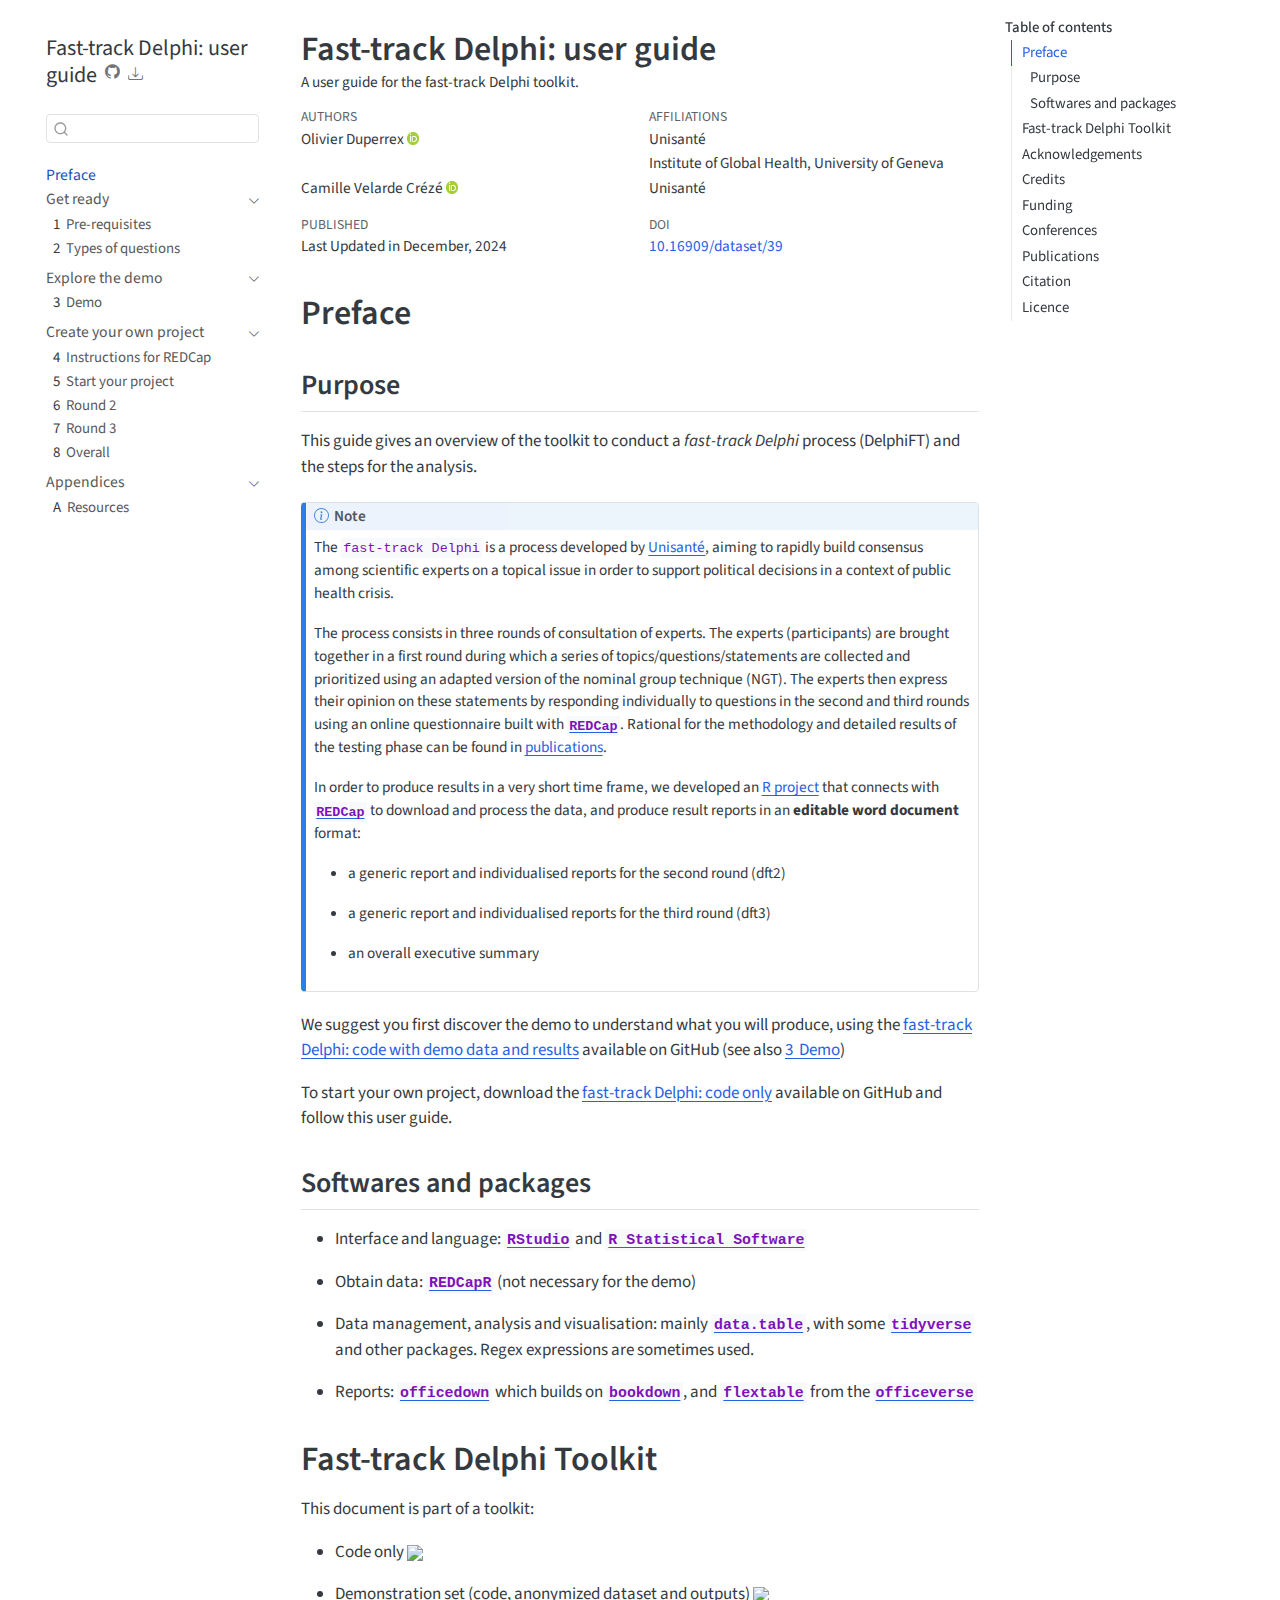
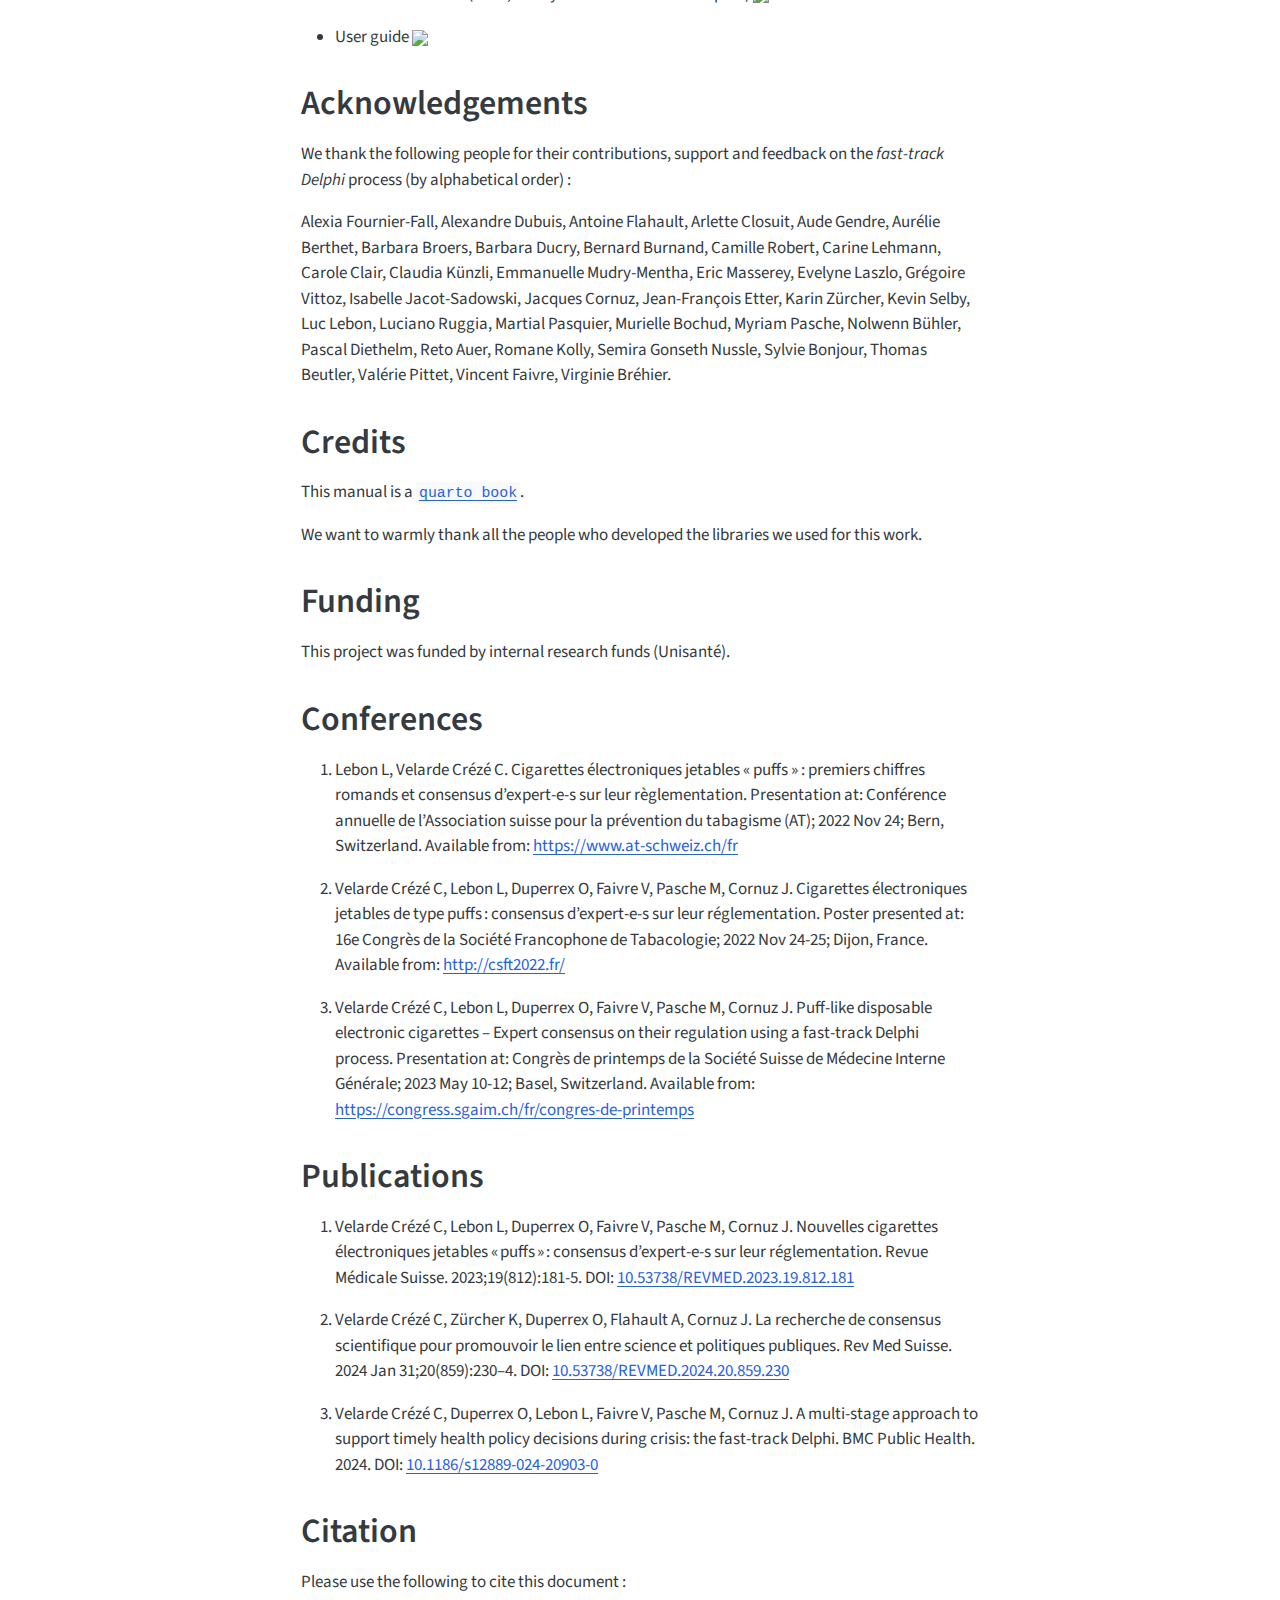
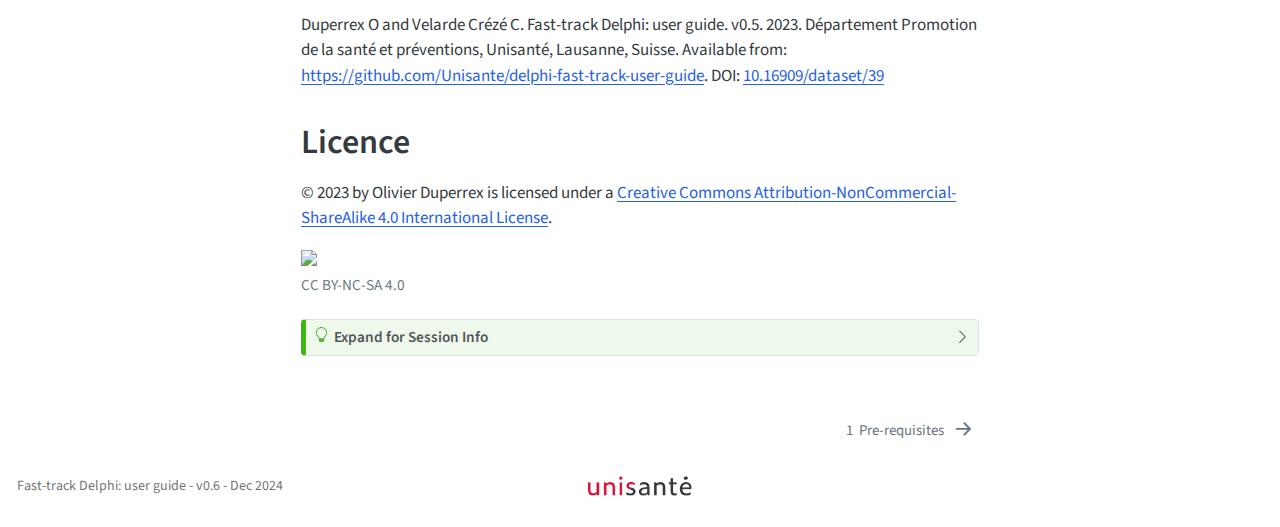
==== commit ea2cdeeb: "Update with publication BMC-PH" ====
--- a/_book/index.html
+++ b/_book/index.html
@@ -2,7 +2,7 @@
 <html xmlns="http://www.w3.org/1999/xhtml" lang="en" xml:lang="en"><head>
 <meta http-equiv="Content-Type" content="text/html; charset=UTF-8">
 <meta charset="utf-8">
-<meta name="generator" content="quarto-1.3.450">
+<meta name="generator" content="quarto-1.5.45">
 <meta name="viewport" content="width=device-width, initial-scale=1.0, user-scalable=yes">
 <meta name="author" content="Olivier Duperrex">
 <meta name="author" content="Camille Velarde Crézé">
@@ -44,7 +44,13 @@
   "collapse-after": 3,
   "panel-placement": "start",
   "type": "textbox",
-  "limit": 20,
+  "limit": 50,
+  "keyboard-shortcut": [
+    "f",
+    "/",
+    "s"
+  ],
+  "show-item-context": false,
   "language": {
     "search-no-results-text": "No results",
     "search-matching-documents-text": "matching documents",
@@ -53,6 +59,7 @@
     "search-more-match-text": "more match in this document",
     "search-more-matches-text": "more matches in this document",
     "search-clear-button-title": "Clear",
+    "search-text-placeholder": "",
     "search-detached-cancel-button-title": "Cancel",
     "search-submit-button-title": "Submit",
     "search-label": "Search"
@@ -63,35 +70,35 @@
 
 <div id="quarto-search-results"></div>
   <header id="quarto-header" class="headroom fixed-top"><nav class="quarto-secondary-nav"><div class="container-fluid d-flex">
-      <button type="button" class="quarto-btn-toggle btn" data-bs-toggle="collapse" data-bs-target="#quarto-sidebar,#quarto-sidebar-glass" aria-controls="quarto-sidebar" aria-expanded="false" aria-label="Toggle sidebar navigation" onclick="if (window.quartoToggleHeadroom) { window.quartoToggleHeadroom(); }">
+      <button type="button" class="quarto-btn-toggle btn" data-bs-toggle="collapse" role="button" data-bs-target=".quarto-sidebar-collapse-item" aria-controls="quarto-sidebar" aria-expanded="false" aria-label="Toggle sidebar navigation" onclick="if (window.quartoToggleHeadroom) { window.quartoToggleHeadroom(); }">
         <i class="bi bi-layout-text-sidebar-reverse"></i>
       </button>
-      <nav class="quarto-page-breadcrumbs" aria-label="breadcrumb"><ol class="breadcrumb"><li class="breadcrumb-item"><a href="./index.html">Preface</a></li></ol></nav>
-      <a class="flex-grow-1" role="button" data-bs-toggle="collapse" data-bs-target="#quarto-sidebar,#quarto-sidebar-glass" aria-controls="quarto-sidebar" aria-expanded="false" aria-label="Toggle sidebar navigation" onclick="if (window.quartoToggleHeadroom) { window.quartoToggleHeadroom(); }">      
-      </a>
-      <button type="button" class="btn quarto-search-button" aria-label="" onclick="window.quartoOpenSearch();">
+        <nav class="quarto-page-breadcrumbs" aria-label="breadcrumb"><ol class="breadcrumb"><li class="breadcrumb-item"><a href="./index.html">Preface</a></li></ol></nav>
+        <a class="flex-grow-1" role="navigation" data-bs-toggle="collapse" data-bs-target=".quarto-sidebar-collapse-item" aria-controls="quarto-sidebar" aria-expanded="false" aria-label="Toggle sidebar navigation" onclick="if (window.quartoToggleHeadroom) { window.quartoToggleHeadroom(); }">      
+        </a>
+      <button type="button" class="btn quarto-search-button" aria-label="Search" onclick="window.quartoOpenSearch();">
         <i class="bi bi-search"></i>
       </button>
     </div>
   </nav></header><!-- content --><div id="quarto-content" class="quarto-container page-columns page-rows-contents page-layout-article">
 <!-- sidebar -->
-  <nav id="quarto-sidebar" class="sidebar collapse collapse-horizontal sidebar-navigation floating overflow-auto"><div class="pt-lg-2 mt-2 text-left sidebar-header">
+  <nav id="quarto-sidebar" class="sidebar collapse collapse-horizontal quarto-sidebar-collapse-item sidebar-navigation floating overflow-auto"><div class="pt-lg-2 mt-2 text-left sidebar-header">
     <div class="sidebar-title mb-0 py-0">
       <a href="./">Fast-track Delphi: user guide</a> 
         <div class="sidebar-tools-main">
-    <a href="https://github.com/Unisante/delphi-fast-track-user-guide" rel="" title="Source Code" class="quarto-navigation-tool px-1" aria-label="Source Code"><i class="bi bi-github"></i></a>
+    <a href="https://github.com/Unisante/delphi-fast-track-user-guide" title="Source Code" class="quarto-navigation-tool px-1" aria-label="Source Code"><i class="bi bi-github"></i></a>
     <div class="dropdown">
-      <a href="" title="Download" id="quarto-navigation-tool-dropdown-0" class="quarto-navigation-tool dropdown-toggle px-1" data-bs-toggle="dropdown" aria-expanded="false" aria-label="Download"><i class="bi bi-download"></i></a>
+      <a href="" title="Download" id="quarto-navigation-tool-dropdown-0" class="quarto-navigation-tool dropdown-toggle px-1" data-bs-toggle="dropdown" aria-expanded="false" role="link" aria-label="Download"><i class="bi bi-download"></i></a>
       <ul class="dropdown-menu" aria-labelledby="quarto-navigation-tool-dropdown-0">
 <li>
             <a class="dropdown-item sidebar-tools-main-item" href="./Fast-track-Delphi--user-guide.pdf">
-              <i class="bi bi-bi-file-pdf pe-1"></i>
+              <i class="bi bi-file-pdf pe-1"></i>
             Download PDF
             </a>
           </li>
           <li>
             <a class="dropdown-item sidebar-tools-main-item" href="./Fast-track-Delphi--user-guide.epub">
-              <i class="bi bi-bi-journal pe-1"></i>
+              <i class="bi bi-journal pe-1"></i>
             Download ePub
             </a>
           </li>
@@ -115,9 +122,9 @@
 </li>
         <li class="sidebar-item sidebar-item-section">
       <div class="sidebar-item-container"> 
-            <a class="sidebar-item-text sidebar-link text-start" data-bs-toggle="collapse" data-bs-target="#quarto-sidebar-section-1" aria-expanded="true">
+            <a class="sidebar-item-text sidebar-link text-start" data-bs-toggle="collapse" data-bs-target="#quarto-sidebar-section-1" role="navigation" aria-expanded="true">
  <span class="menu-text">Get ready</span></a>
-          <a class="sidebar-item-toggle text-start" data-bs-toggle="collapse" data-bs-target="#quarto-sidebar-section-1" aria-expanded="true" aria-label="Toggle section">
+          <a class="sidebar-item-toggle text-start" data-bs-toggle="collapse" data-bs-target="#quarto-sidebar-section-1" role="navigation" aria-expanded="true" aria-label="Toggle section">
             <i class="bi bi-chevron-right ms-2"></i>
           </a> 
       </div>
@@ -138,9 +145,9 @@
 </li>
         <li class="sidebar-item sidebar-item-section">
       <div class="sidebar-item-container"> 
-            <a class="sidebar-item-text sidebar-link text-start" data-bs-toggle="collapse" data-bs-target="#quarto-sidebar-section-2" aria-expanded="true">
+            <a class="sidebar-item-text sidebar-link text-start" data-bs-toggle="collapse" data-bs-target="#quarto-sidebar-section-2" role="navigation" aria-expanded="true">
  <span class="menu-text">Explore the demo</span></a>
-          <a class="sidebar-item-toggle text-start" data-bs-toggle="collapse" data-bs-target="#quarto-sidebar-section-2" aria-expanded="true" aria-label="Toggle section">
+          <a class="sidebar-item-toggle text-start" data-bs-toggle="collapse" data-bs-target="#quarto-sidebar-section-2" role="navigation" aria-expanded="true" aria-label="Toggle section">
             <i class="bi bi-chevron-right ms-2"></i>
           </a> 
       </div>
@@ -155,9 +162,9 @@
 </li>
         <li class="sidebar-item sidebar-item-section">
       <div class="sidebar-item-container"> 
-            <a class="sidebar-item-text sidebar-link text-start" data-bs-toggle="collapse" data-bs-target="#quarto-sidebar-section-3" aria-expanded="true">
+            <a class="sidebar-item-text sidebar-link text-start" data-bs-toggle="collapse" data-bs-target="#quarto-sidebar-section-3" role="navigation" aria-expanded="true">
  <span class="menu-text">Create your own project</span></a>
-          <a class="sidebar-item-toggle text-start" data-bs-toggle="collapse" data-bs-target="#quarto-sidebar-section-3" aria-expanded="true" aria-label="Toggle section">
+          <a class="sidebar-item-toggle text-start" data-bs-toggle="collapse" data-bs-target="#quarto-sidebar-section-3" role="navigation" aria-expanded="true" aria-label="Toggle section">
             <i class="bi bi-chevron-right ms-2"></i>
           </a> 
       </div>
@@ -196,9 +203,9 @@
 </li>
         <li class="sidebar-item sidebar-item-section">
       <div class="sidebar-item-container"> 
-            <a class="sidebar-item-text sidebar-link text-start" data-bs-toggle="collapse" data-bs-target="#quarto-sidebar-section-4" aria-expanded="true">
+            <a class="sidebar-item-text sidebar-link text-start" data-bs-toggle="collapse" data-bs-target="#quarto-sidebar-section-4" role="navigation" aria-expanded="true">
  <span class="menu-text">Appendices</span></a>
-          <a class="sidebar-item-toggle text-start" data-bs-toggle="collapse" data-bs-target="#quarto-sidebar-section-4" aria-expanded="true" aria-label="Toggle section">
+          <a class="sidebar-item-toggle text-start" data-bs-toggle="collapse" data-bs-target="#quarto-sidebar-section-4" role="navigation" aria-expanded="true" aria-label="Toggle section">
             <i class="bi bi-chevron-right ms-2"></i>
           </a> 
       </div>
@@ -213,7 +220,7 @@
 </li>
     </ul>
 </div>
-</nav><div id="quarto-sidebar-glass" data-bs-toggle="collapse" data-bs-target="#quarto-sidebar,#quarto-sidebar-glass"></div>
+</nav><div id="quarto-sidebar-glass" class="quarto-sidebar-collapse-item" data-bs-toggle="collapse" data-bs-target=".quarto-sidebar-collapse-item"></div>
 <!-- margin-sidebar -->
     <div id="quarto-margin-sidebar" class="sidebar margin-sidebar">
         <nav id="TOC" role="doc-toc" class="toc-active"><h2 id="toc-title">Table of contents</h2>
@@ -254,7 +261,7 @@
     <div class="quarto-title-meta-contents">
     <p class="author">Olivier Duperrex <a href="https://orcid.org/0000-0002-0932-6846" class="quarto-title-author-orcid"> <img src="[data-uri]"></a></p>
   </div>
-    <div class="quarto-title-meta-contents">
+  <div class="quarto-title-meta-contents">
         <p class="affiliation">
             Unisanté
           </p>
@@ -262,15 +269,15 @@
             Institute of Global Health, University of Geneva
           </p>
       </div>
-      <div class="quarto-title-meta-contents">
+    <div class="quarto-title-meta-contents">
     <p class="author">Camille Velarde Crézé <a href="https://orcid.org/0000-0002-4686-9401" class="quarto-title-author-orcid"> <img src="[data-uri]"></a></p>
   </div>
-    <div class="quarto-title-meta-contents">
+  <div class="quarto-title-meta-contents">
         <p class="affiliation">
             Unisanté
           </p>
       </div>
-    </div>
+  </div>
 
 <div class="quarto-title-meta">
 
@@ -278,7 +285,7 @@
     <div>
     <div class="quarto-title-meta-heading">Published</div>
     <div class="quarto-title-meta-contents">
-      <p class="date">Last Updated in February, 2024</p>
+      <p class="date">Last Updated in December, 2024</p>
     </div>
   </div>
   
@@ -294,6 +301,7 @@
   </div>
   
 
+
 </header><section id="sec-preface" class="level1 unnumbered"><h1 class="unnumbered">Preface</h1>
 <section id="sec-purpose" class="level2 unnumbered"><h2 class="unnumbered anchored" data-anchor-id="sec-purpose">Purpose</h2>
 <p>This guide gives an overview of the toolkit to conduct a <em>fast-track Delphi</em> process (DelphiFT) and the steps for the analysis.</p>
@@ -317,7 +325,7 @@
 </ul>
 </div>
 </div>
-<p>We suggest you first discover the demo to understand what you will produce, using the <a href="https://github.com/Unisante/delphi-fast-track-demo">fast-track Delphi: code with demo data and results</a> available on GitHub (see also <a href="03_demo.html"><span>Chapter&nbsp;3</span></a>)</p>
+<p>We suggest you first discover the demo to understand what you will produce, using the <a href="https://github.com/Unisante/delphi-fast-track-demo">fast-track Delphi: code with demo data and results</a> available on GitHub (see also <a href="03_demo.html" class="quarto-xref"><span>3&nbsp; Demo</span></a>)</p>
 <p>To start your own project, download the <a href="https://github.com/Unisante/delphi-fast-track">fast-track Delphi: code only</a> available on GitHub and follow this user guide.</p>
 </section><section id="sec-software-and-packages" class="level2"><h2 class="anchored" data-anchor-id="sec-software-and-packages">Softwares and packages</h2>
 <ul>
@@ -347,7 +355,8 @@
 </ol></section><section id="publications" class="level1"><h1>Publications</h1>
 <ol type="1">
 <li><p>Velarde Crézé C, Lebon L, Duperrex O, Faivre V, Pasche M, Cornuz J. Nouvelles cigarettes électroniques jetables « puffs » : consensus d’expert-e-s sur leur réglementation. Revue Médicale Suisse. 2023;19(812):181‑5. DOI: <a href="https://doi.org/10.53738/revmed.2023.19.812.181">10.53738/REVMED.2023.19.812.181</a></p></li>
-<li><p>Velarde Crézé C, Duperrex O, Lebon L, Faivre V, Pasche M, Cornuz J. A fast-track Delphi process to timely support public health-related policy decisions in a crisis context. (in preparation)</p></li>
+<li><p>Velarde Crézé C, Zürcher K, Duperrex O, Flahault A, Cornuz J. La recherche de consensus scientifique pour promouvoir le lien entre science et politiques publiques. Rev Med Suisse. 2024 Jan 31;20(859):230–4. DOI: <a href="https://doi.org/10.53738/revmed.2024.20.859.230">10.53738/REVMED.2024.20.859.230</a></p></li>
+<li><p>Velarde Crézé C, Duperrex O, Lebon L, Faivre V, Pasche M, Cornuz J. A multi-stage approach to support timely health policy decisions during crisis: the fast-track Delphi. BMC Public Health. 2024. DOI: <a href="https://doi.org/10.1186/s12889-024-20903-0">10.1186/s12889-024-20903-0</a></p></li>
 </ol></section><section id="sec-citation" class="level1"><h1>Citation</h1>
 <p>Please use the following to cite this document :</p>
 <p>Duperrex O and Velarde Crézé C. Fast-track Delphi: user guide. v0.5. 2023. Département Promotion de la santé et préventions, Unisanté, Lausanne, Suisse. Available from: <a href="https://github.com/Unisante/delphi-fast-track-user-guide" class="uri">https://github.com/Unisante/delphi-fast-track-user-guide</a>. DOI: <a href="https://doi.org/10.16909/dataset/39">10.16909/dataset/39</a></p>
@@ -355,7 +364,7 @@
 <p>© 2023 by Olivier Duperrex is licensed under a <a href="http://creativecommons.org/licenses/by-nc-sa/4.0/">Creative Commons Attribution-NonCommercial-ShareAlike 4.0 International License</a>.</p>
 <div class="quarto-figure quarto-figure-left">
 <figure class="figure"><p><img src="https://licensebuttons.net/l/by-nc-sa/4.0/88x31.png" class="img-fluid figure-img"></p>
-<figcaption class="figure-caption">CC BY-NC-SA 4.0</figcaption></figure>
+<figcaption>CC BY-NC-SA 4.0</figcaption></figure>
 </div>
 <div class="callout callout-style-default callout-tip callout-titled">
 <div class="callout-header d-flex align-content-center" data-bs-toggle="collapse" data-bs-target=".callout-2-contents" aria-controls="callout-2" aria-expanded="false" aria-label="Toggle callout">
@@ -370,26 +379,29 @@
 <div id="callout-2" class="callout-2-contents callout-collapse collapse">
 <div class="callout-body-container callout-body">
 <div class="cell">
+<div class="cell-output cell-output-stderr">
+<pre><code>Warning: le package 'sessioninfo' a été compilé avec la version R 4.4.2</code></pre>
+</div>
 <div class="cell-output cell-output-stdout">
 <pre><code>─ Session info ───────────────────────────────────────────────────────────────
  setting  value
- version  R version 4.3.2 (2023-10-31 ucrt)
- os       Windows 10 x64 (build 19045)
+ version  R version 4.4.1 (2024-06-14 ucrt)
+ os       Windows 11 x64 (build 22631)
  system   x86_64, mingw32
  ui       RTerm
  language (EN)
  collate  French_Switzerland.utf8
  ctype    French_Switzerland.utf8
  tz       Europe/Zurich
- date     2024-02-06
- pandoc   3.1.1 @ C:/DATA/R.Apps/RStudio-2023.09.1-494/resources/app/bin/quarto/bin/tools/ (via rmarkdown)
- quarto   1.3.450 @ C:\\PROGRA~1\\Quarto\\bin\\quarto.exe
+ date     2024-12-03
+ pandoc   3.2 @ C:/DATA/R.Apps/RStudio-2024.09.1-394/resources/app/bin/quarto/bin/tools/ (via rmarkdown)
+ quarto   1.5.45 @ C:\\PROGRA~1\\Quarto\\bin\\quarto.exe
 
 ─ Packages ───────────────────────────────────────────────────────────────────
  package     * version date (UTC) lib source
- sessioninfo * 1.2.2   2021-12-06 [1] CRAN (R 4.3.2)
-
- [1] C:/DATA/R.Apps/R-4.3.2-win/library
+ sessioninfo * 1.2.2   2021-12-06 [1] CRAN (R 4.4.2)
+
+ [1] C:/DATA/R.Apps/R-4.4.1-win/library
 
 ──────────────────────────────────────────────────────────────────────────────</code></pre>
 </div>
@@ -434,18 +446,7 @@
     }
     return false;
   }
-  const clipboard = new window.ClipboardJS('.code-copy-button', {
-    text: function(trigger) {
-      const codeEl = trigger.previousElementSibling.cloneNode(true);
-      for (const childEl of codeEl.children) {
-        if (isCodeAnnotation(childEl)) {
-          childEl.remove();
-        }
-      }
-      return codeEl.innerText;
-    }
-  });
-  clipboard.on('success', function(e) {
+  const onCopySuccess = function(e) {
     // button target
     const button = e.trigger;
     // don't keep focus
@@ -477,11 +478,50 @@
     }, 1000);
     // clear code selection
     e.clearSelection();
+  }
+  const getTextToCopy = function(trigger) {
+      const codeEl = trigger.previousElementSibling.cloneNode(true);
+      for (const childEl of codeEl.children) {
+        if (isCodeAnnotation(childEl)) {
+          childEl.remove();
+        }
+      }
+      return codeEl.innerText;
+  }
+  const clipboard = new window.ClipboardJS('.code-copy-button:not([data-in-quarto-modal])', {
+    text: getTextToCopy
   });
-  function tippyHover(el, contentFn) {
+  clipboard.on('success', onCopySuccess);
+  if (window.document.getElementById('quarto-embedded-source-code-modal')) {
+    // For code content inside modals, clipBoardJS needs to be initialized with a container option
+    // TODO: Check when it could be a function (https://github.com/zenorocha/clipboard.js/issues/860)
+    const clipboardModal = new window.ClipboardJS('.code-copy-button[data-in-quarto-modal]', {
+      text: getTextToCopy,
+      container: window.document.getElementById('quarto-embedded-source-code-modal')
+    });
+    clipboardModal.on('success', onCopySuccess);
+  }
+    var localhostRegex = new RegExp(/^(?:http|https):\/\/localhost\:?[0-9]*\//);
+    var mailtoRegex = new RegExp(/^mailto:/);
+      var filterRegex = new RegExp('/' + window.location.host + '/');
+    var isInternal = (href) => {
+        return filterRegex.test(href) || localhostRegex.test(href) || mailtoRegex.test(href);
+    }
+    // Inspect non-navigation links and adorn them if external
+ 	var links = window.document.querySelectorAll('a[href]:not(.nav-link):not(.navbar-brand):not(.toc-action):not(.sidebar-link):not(.sidebar-item-toggle):not(.pagination-link):not(.no-external):not([aria-hidden]):not(.dropdown-item):not(.quarto-navigation-tool):not(.about-link)');
+    for (var i=0; i<links.length; i++) {
+      const link = links[i];
+      if (!isInternal(link.href)) {
+        // undo the damage that might have been done by quarto-nav.js in the case of
+        // links that we want to consider external
+        if (link.dataset.originalHref !== undefined) {
+          link.href = link.dataset.originalHref;
+        }
+      }
+    }
+  function tippyHover(el, contentFn, onTriggerFn, onUntriggerFn) {
     const config = {
       allowHTML: true,
-      content: contentFn,
       maxWidth: 500,
       delay: 100,
       arrow: false,
@@ -491,8 +531,17 @@
       interactive: true,
       interactiveBorder: 10,
       theme: 'quarto',
-      placement: 'bottom-start'
+      placement: 'bottom-start',
     };
+    if (contentFn) {
+      config.content = contentFn;
+    }
+    if (onTriggerFn) {
+      config.onTrigger = onTriggerFn;
+    }
+    if (onUntriggerFn) {
+      config.onUntrigger = onUntriggerFn;
+    }
     window.tippy(el, config); 
   }
   const noterefs = window.document.querySelectorAll('a[role="doc-noteref"]');
@@ -504,7 +553,130 @@
       try { href = new URL(href).hash; } catch {}
       const id = href.replace(/^#\/?/, "");
       const note = window.document.getElementById(id);
-      return note.innerHTML;
+      if (note) {
+        return note.innerHTML;
+      } else {
+        return "";
+      }
+    });
+  }
+  const xrefs = window.document.querySelectorAll('a.quarto-xref');
+  const processXRef = (id, note) => {
+    // Strip column container classes
+    const stripColumnClz = (el) => {
+      el.classList.remove("page-full", "page-columns");
+      if (el.children) {
+        for (const child of el.children) {
+          stripColumnClz(child);
+        }
+      }
+    }
+    stripColumnClz(note)
+    if (id === null || id.startsWith('sec-')) {
+      // Special case sections, only their first couple elements
+      const container = document.createElement("div");
+      if (note.children && note.children.length > 2) {
+        container.appendChild(note.children[0].cloneNode(true));
+        for (let i = 1; i < note.children.length; i++) {
+          const child = note.children[i];
+          if (child.tagName === "P" && child.innerText === "") {
+            continue;
+          } else {
+            container.appendChild(child.cloneNode(true));
+            break;
+          }
+        }
+        if (window.Quarto?.typesetMath) {
+          window.Quarto.typesetMath(container);
+        }
+        return container.innerHTML
+      } else {
+        if (window.Quarto?.typesetMath) {
+          window.Quarto.typesetMath(note);
+        }
+        return note.innerHTML;
+      }
+    } else {
+      // Remove any anchor links if they are present
+      const anchorLink = note.querySelector('a.anchorjs-link');
+      if (anchorLink) {
+        anchorLink.remove();
+      }
+      if (window.Quarto?.typesetMath) {
+        window.Quarto.typesetMath(note);
+      }
+      // TODO in 1.5, we should make sure this works without a callout special case
+      if (note.classList.contains("callout")) {
+        return note.outerHTML;
+      } else {
+        return note.innerHTML;
+      }
+    }
+  }
+  for (var i=0; i<xrefs.length; i++) {
+    const xref = xrefs[i];
+    tippyHover(xref, undefined, function(instance) {
+      instance.disable();
+      let url = xref.getAttribute('href');
+      let hash = undefined; 
+      if (url.startsWith('#')) {
+        hash = url;
+      } else {
+        try { hash = new URL(url).hash; } catch {}
+      }
+      if (hash) {
+        const id = hash.replace(/^#\/?/, "");
+        const note = window.document.getElementById(id);
+        if (note !== null) {
+          try {
+            const html = processXRef(id, note.cloneNode(true));
+            instance.setContent(html);
+          } finally {
+            instance.enable();
+            instance.show();
+          }
+        } else {
+          // See if we can fetch this
+          fetch(url.split('#')[0])
+          .then(res => res.text())
+          .then(html => {
+            const parser = new DOMParser();
+            const htmlDoc = parser.parseFromString(html, "text/html");
+            const note = htmlDoc.getElementById(id);
+            if (note !== null) {
+              const html = processXRef(id, note);
+              instance.setContent(html);
+            } 
+          }).finally(() => {
+            instance.enable();
+            instance.show();
+          });
+        }
+      } else {
+        // See if we can fetch a full url (with no hash to target)
+        // This is a special case and we should probably do some content thinning / targeting
+        fetch(url)
+        .then(res => res.text())
+        .then(html => {
+          const parser = new DOMParser();
+          const htmlDoc = parser.parseFromString(html, "text/html");
+          const note = htmlDoc.querySelector('main.content');
+          if (note !== null) {
+            // This should only happen for chapter cross references
+            // (since there is no id in the URL)
+            // remove the first header
+            if (note.children.length > 0 && note.children[0].tagName === "HEADER") {
+              note.children[0].remove();
+            }
+            const html = processXRef(null, note);
+            instance.setContent(html);
+          } 
+        }).finally(() => {
+          instance.enable();
+          instance.show();
+        });
+      }
+    }, function(instance) {
     });
   }
       let selectedAnnoteEl;
@@ -548,6 +720,7 @@
             }
             div.style.top = top - 2 + "px";
             div.style.height = height + 4 + "px";
+            div.style.left = 0;
             let gutterDiv = window.document.getElementById("code-annotation-line-highlight-gutter");
             if (gutterDiv === null) {
               gutterDiv = window.document.createElement("div");
@@ -573,6 +746,32 @@
         });
         selectedAnnoteEl = undefined;
       };
+        // Handle positioning of the toggle
+    window.addEventListener(
+      "resize",
+      throttle(() => {
+        elRect = undefined;
+        if (selectedAnnoteEl) {
+          selectCodeLines(selectedAnnoteEl);
+        }
+      }, 10)
+    );
+    function throttle(fn, ms) {
+    let throttle = false;
+    let timer;
+      return (...args) => {
+        if(!throttle) { // first call gets through
+            fn.apply(this, args);
+            throttle = true;
+        } else { // all the others get throttled
+            if(timer) clearTimeout(timer); // cancel #2
+            timer = setTimeout(() => {
+              fn.apply(this, args);
+              timer = throttle = false;
+            }, ms);
+        }
+      };
+    }
       // Attach click handler to the DT
       const annoteDls = window.document.querySelectorAll('dt[data-target-cell]');
       for (const annoteDlNode of annoteDls) {
@@ -634,15 +833,19 @@
 </script><nav class="page-navigation"><div class="nav-page nav-page-previous">
   </div>
   <div class="nav-page nav-page-next">
-      <a href="./01_prerequisites.html" class="pagination-link">
+      <a href="./01_prerequisites.html" class="pagination-link" aria-label="Pre-requisites">
         <span class="nav-page-text"><span class="chapter-number">1</span>&nbsp; <span class="chapter-title">Pre-requisites</span></span> <i class="bi bi-arrow-right-short"></i>
       </a>
   </div>
 </nav>
 </div> <!-- /content -->
 <footer class="footer"><div class="nav-footer">
-    <div class="nav-footer-left">Fast-track Delphi: user guide - v0.6 - Feb 2024</div>   
-    <div class="nav-footer-center"><img src="_img/logo_unisante_footer.png" class="img-fluid" style="width:25.0%"></div>
+    <div class="nav-footer-left">
+<p>Fast-track Delphi: user guide - v0.6 - Dec 2024</p>
+</div>   
+    <div class="nav-footer-center">
+<p><img src="_img/logo_unisante_footer.png" class="img-fluid" style="width:25.0%"></p>
+</div>
     <div class="nav-footer-right">
       &nbsp;
     </div>
--- a/_book/site_libs/quarto-html/quarto-syntax-highlighting.css
+++ b/_book/site_libs/quarto-html/quarto-syntax-highlighting.css
@@ -85,6 +85,7 @@
 
 code span.cf {
   color: #003B4F;
+  font-weight: bold;
   font-style: inherit;
 }
 
@@ -193,6 +194,7 @@
 
 code span.kw {
   color: #003B4F;
+  font-weight: bold;
   font-style: inherit;
 }
 
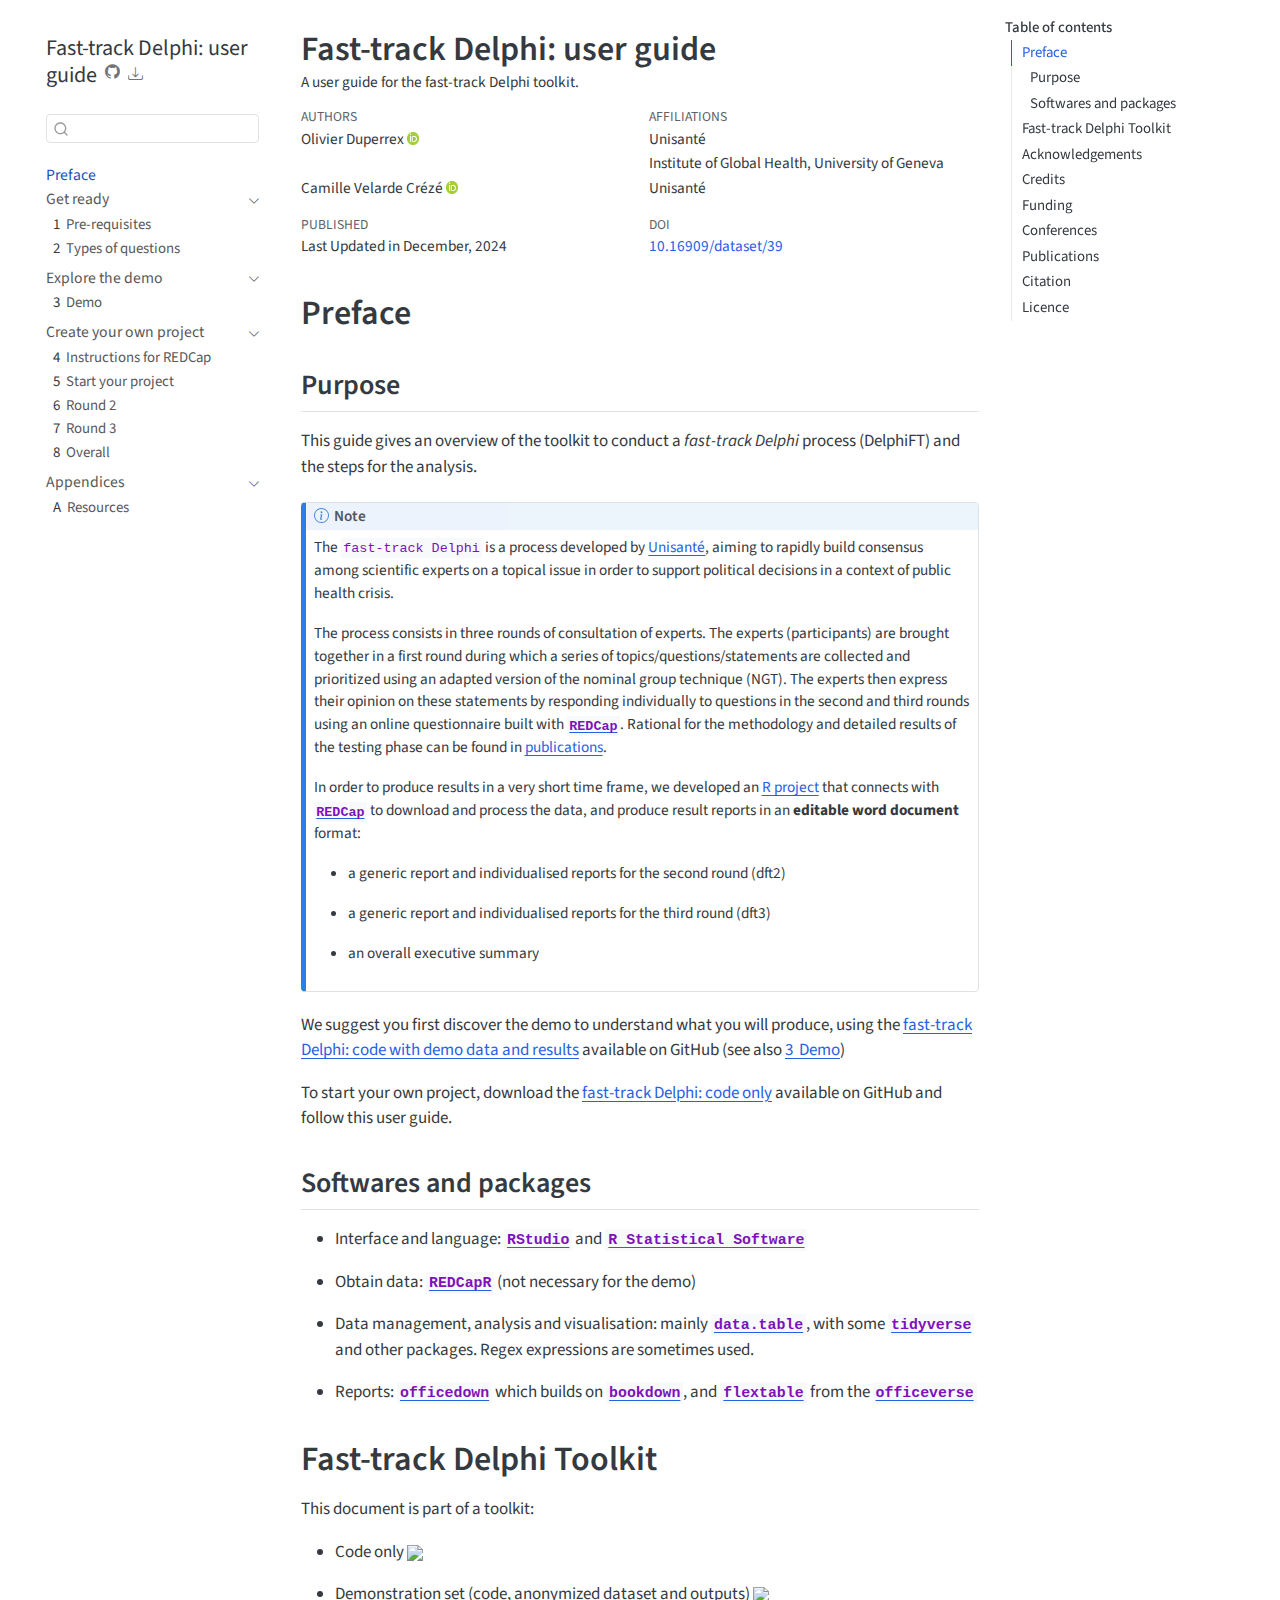
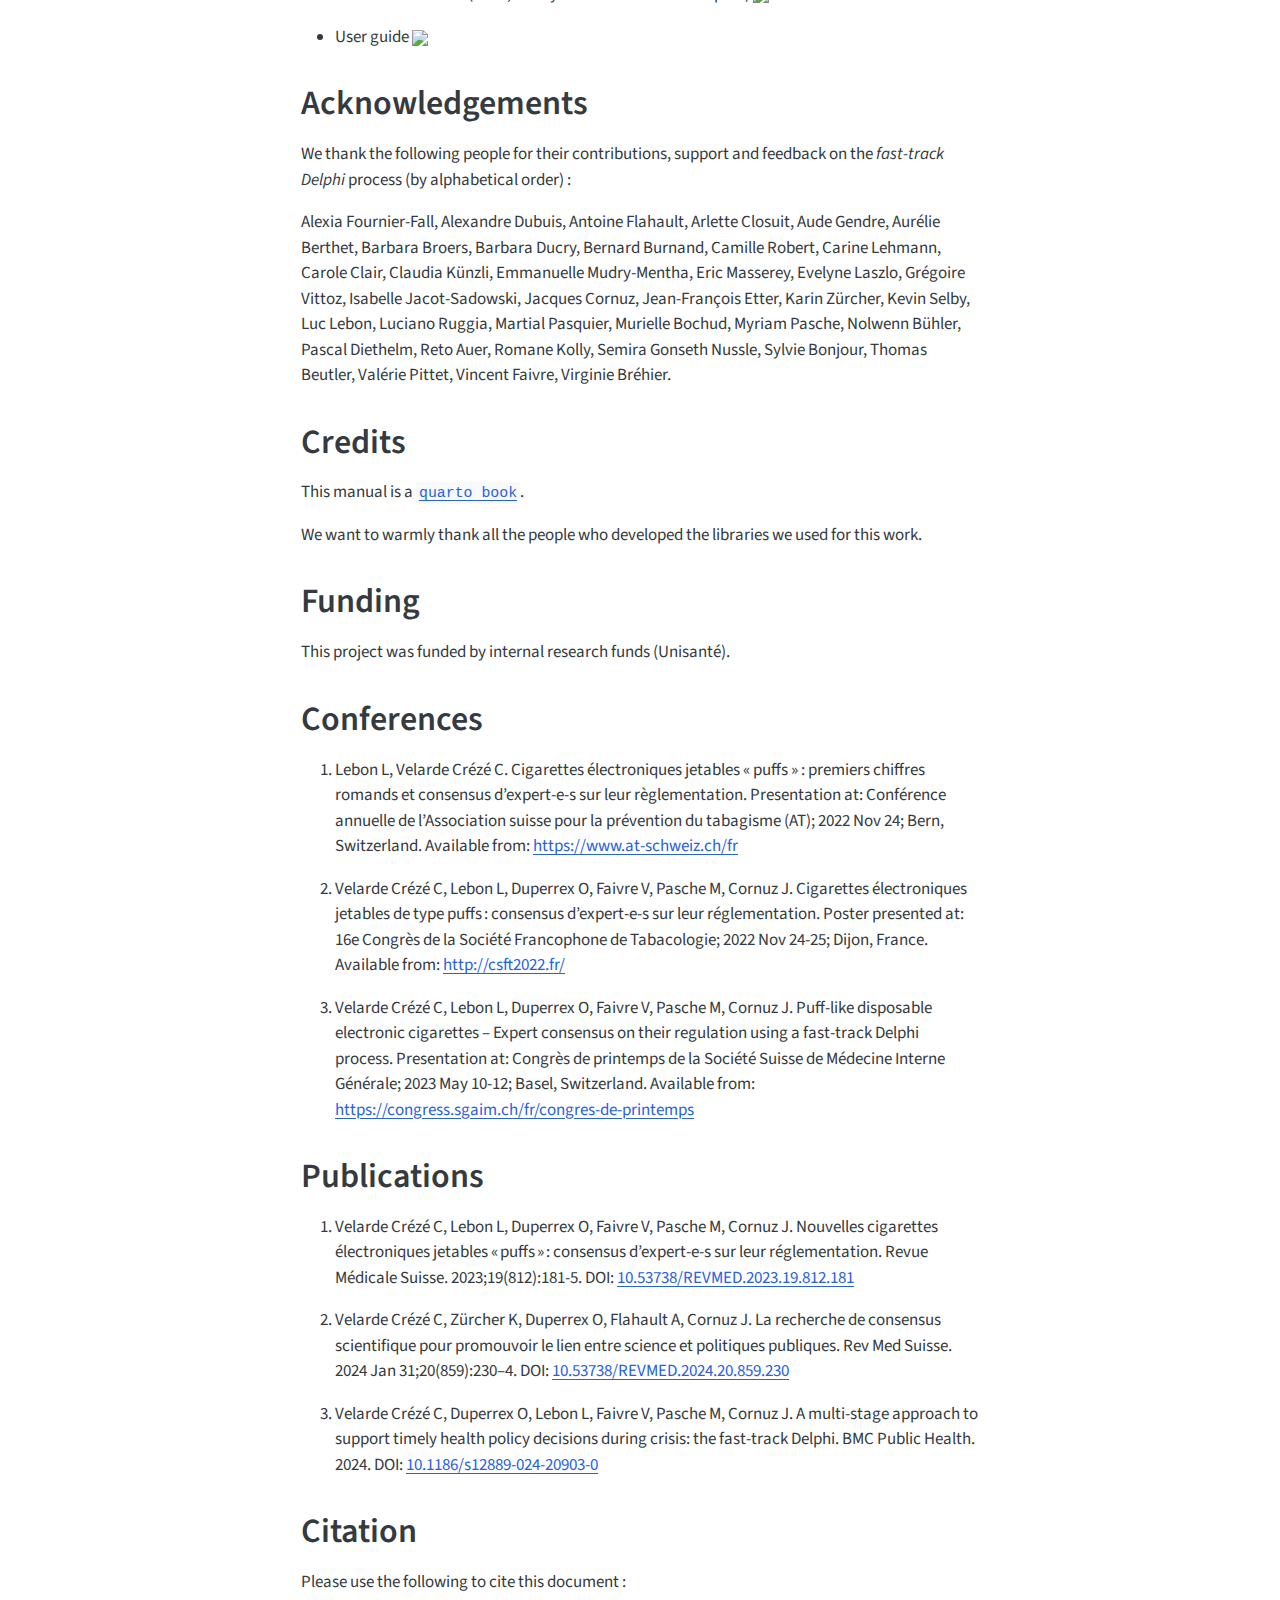
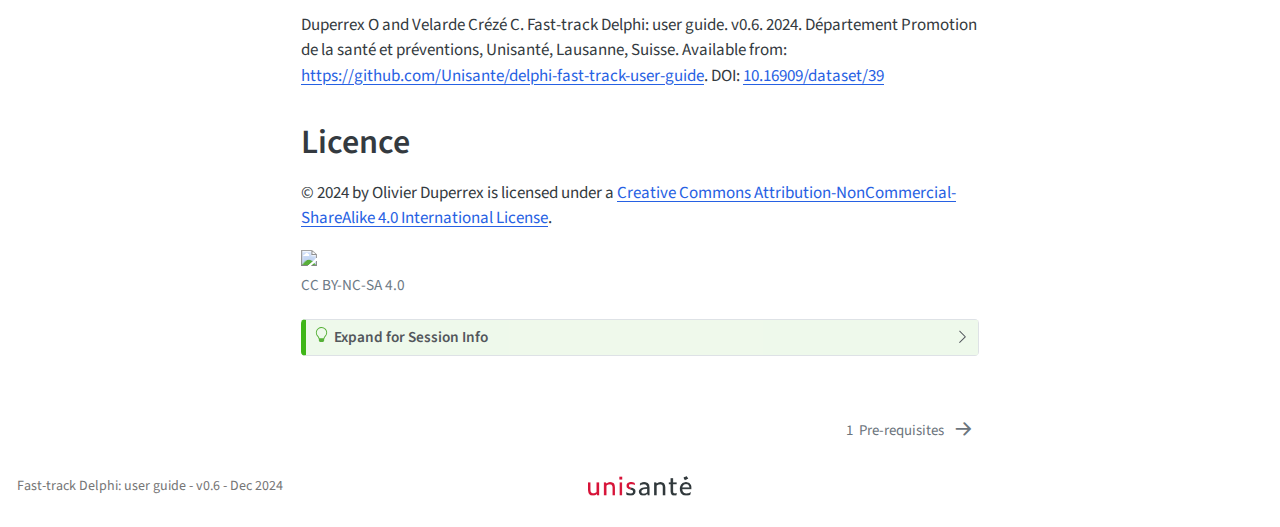
==== commit 7d1ec4ad: "Update date in index" ====
--- a/_book/index.html
+++ b/_book/index.html
@@ -359,9 +359,9 @@
 <li><p>Velarde Crézé C, Duperrex O, Lebon L, Faivre V, Pasche M, Cornuz J. A multi-stage approach to support timely health policy decisions during crisis: the fast-track Delphi. BMC Public Health. 2024. DOI: <a href="https://doi.org/10.1186/s12889-024-20903-0">10.1186/s12889-024-20903-0</a></p></li>
 </ol></section><section id="sec-citation" class="level1"><h1>Citation</h1>
 <p>Please use the following to cite this document :</p>
-<p>Duperrex O and Velarde Crézé C. Fast-track Delphi: user guide. v0.5. 2023. Département Promotion de la santé et préventions, Unisanté, Lausanne, Suisse. Available from: <a href="https://github.com/Unisante/delphi-fast-track-user-guide" class="uri">https://github.com/Unisante/delphi-fast-track-user-guide</a>. DOI: <a href="https://doi.org/10.16909/dataset/39">10.16909/dataset/39</a></p>
+<p>Duperrex O and Velarde Crézé C. Fast-track Delphi: user guide. v0.6. 2024. Département Promotion de la santé et préventions, Unisanté, Lausanne, Suisse. Available from: <a href="https://github.com/Unisante/delphi-fast-track-user-guide" class="uri">https://github.com/Unisante/delphi-fast-track-user-guide</a>. DOI: <a href="https://doi.org/10.16909/dataset/39">10.16909/dataset/39</a></p>
 </section><section id="sec-licence" class="level1"><h1>Licence</h1>
-<p>© 2023 by Olivier Duperrex is licensed under a <a href="http://creativecommons.org/licenses/by-nc-sa/4.0/">Creative Commons Attribution-NonCommercial-ShareAlike 4.0 International License</a>.</p>
+<p>© 2024 by Olivier Duperrex is licensed under a <a href="http://creativecommons.org/licenses/by-nc-sa/4.0/">Creative Commons Attribution-NonCommercial-ShareAlike 4.0 International License</a>.</p>
 <div class="quarto-figure quarto-figure-left">
 <figure class="figure"><p><img src="https://licensebuttons.net/l/by-nc-sa/4.0/88x31.png" class="img-fluid figure-img"></p>
 <figcaption>CC BY-NC-SA 4.0</figcaption></figure>
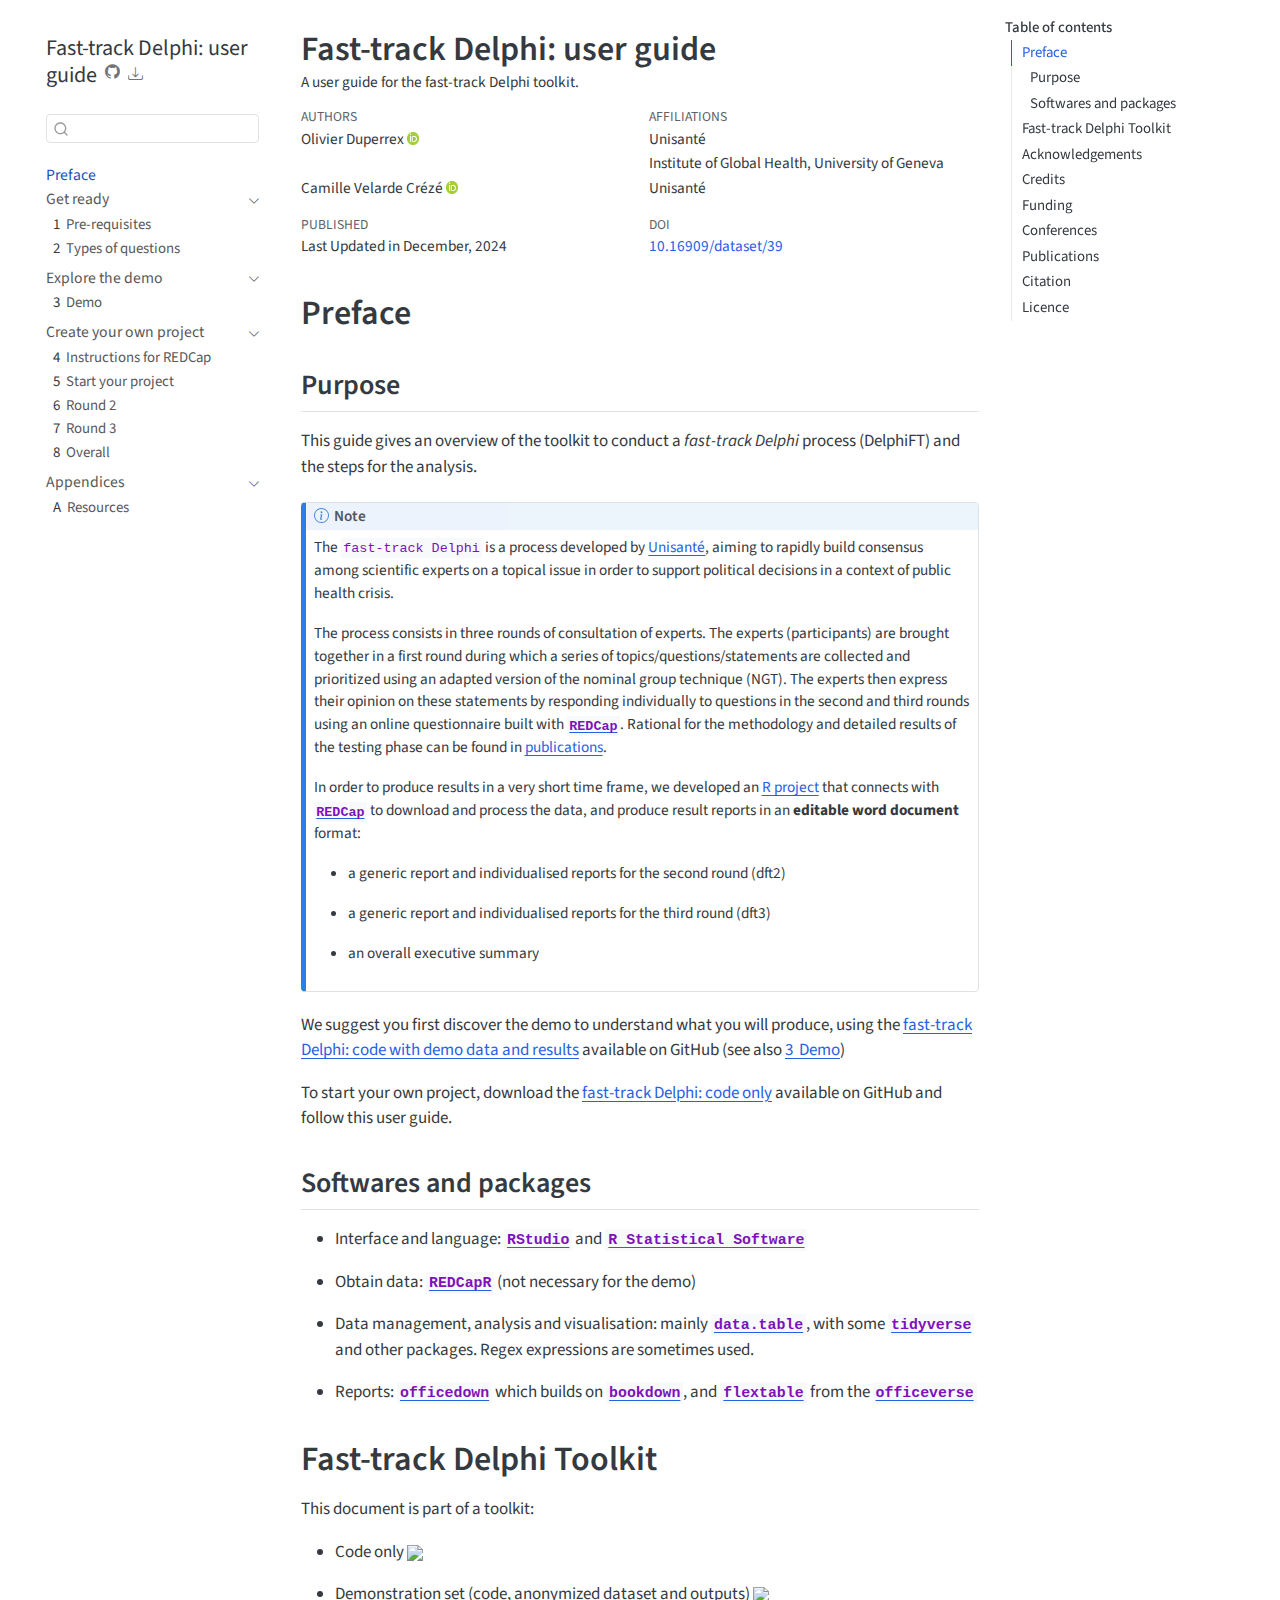
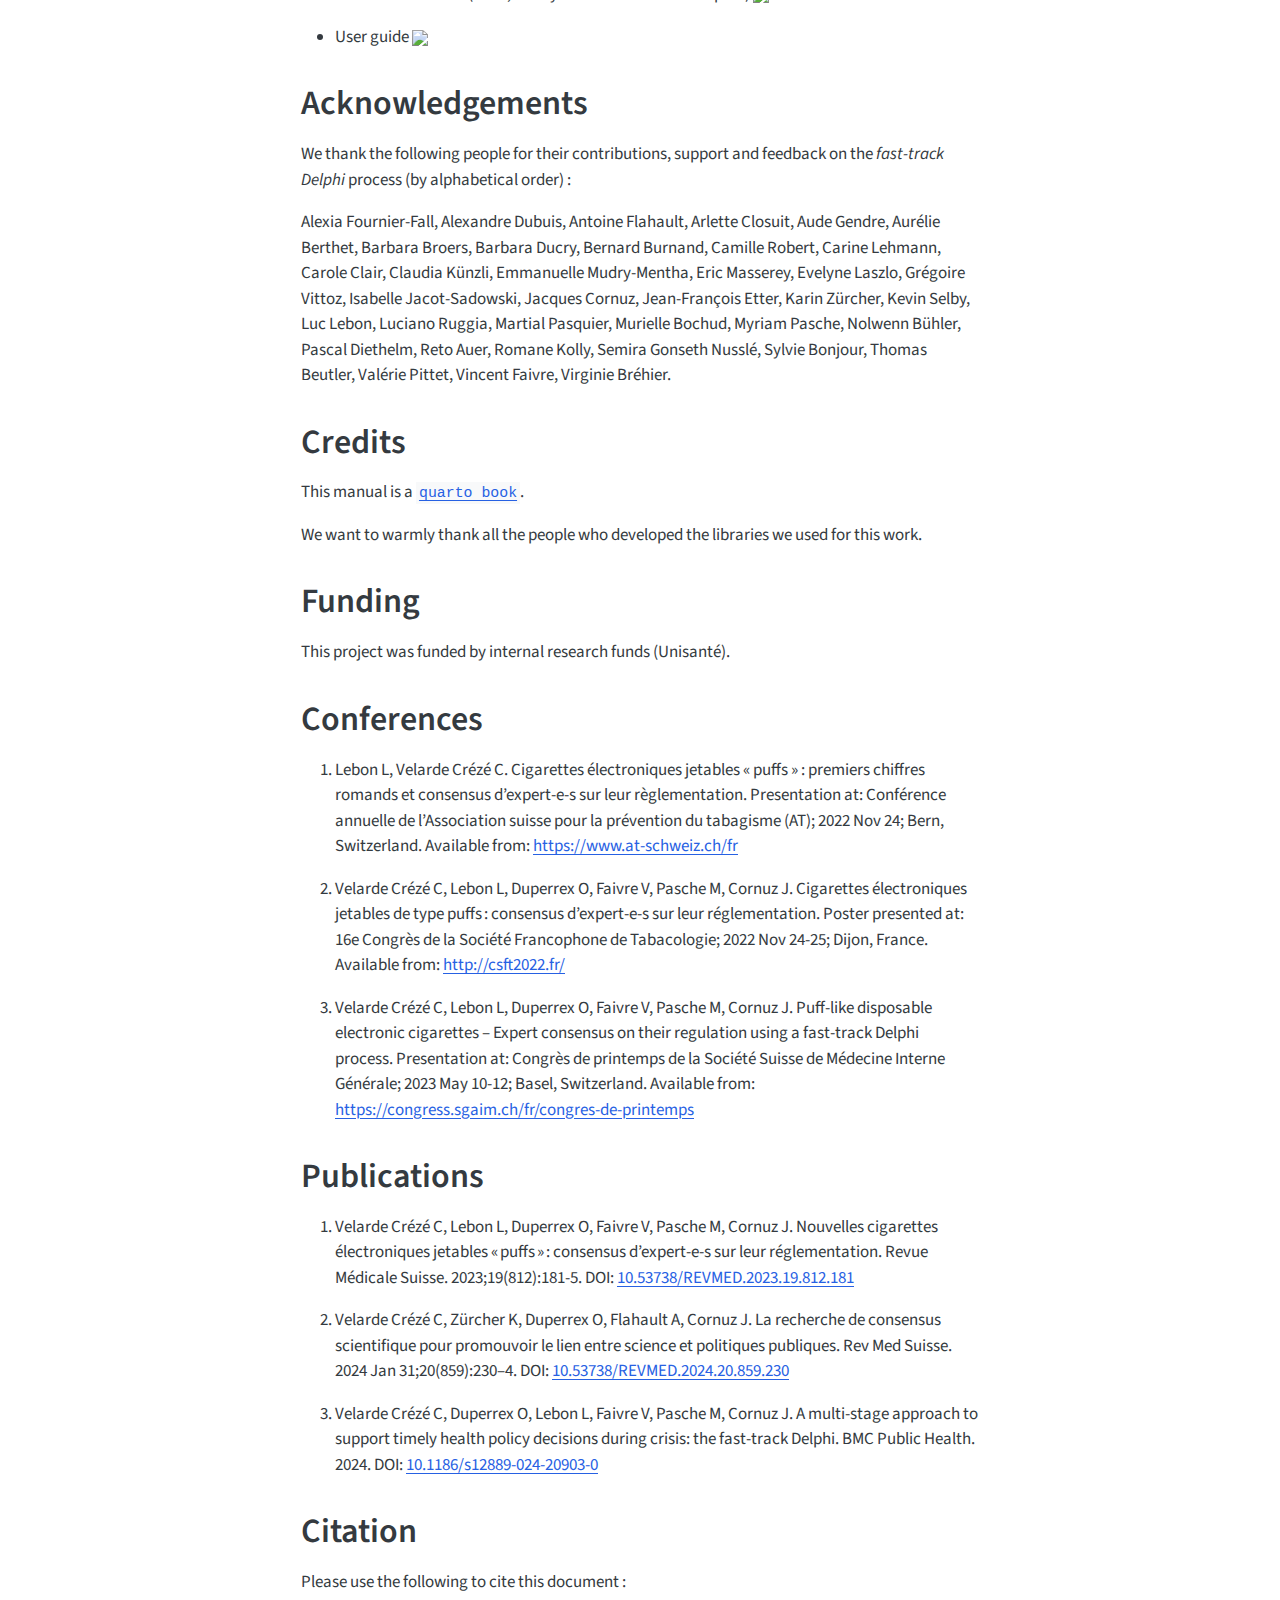
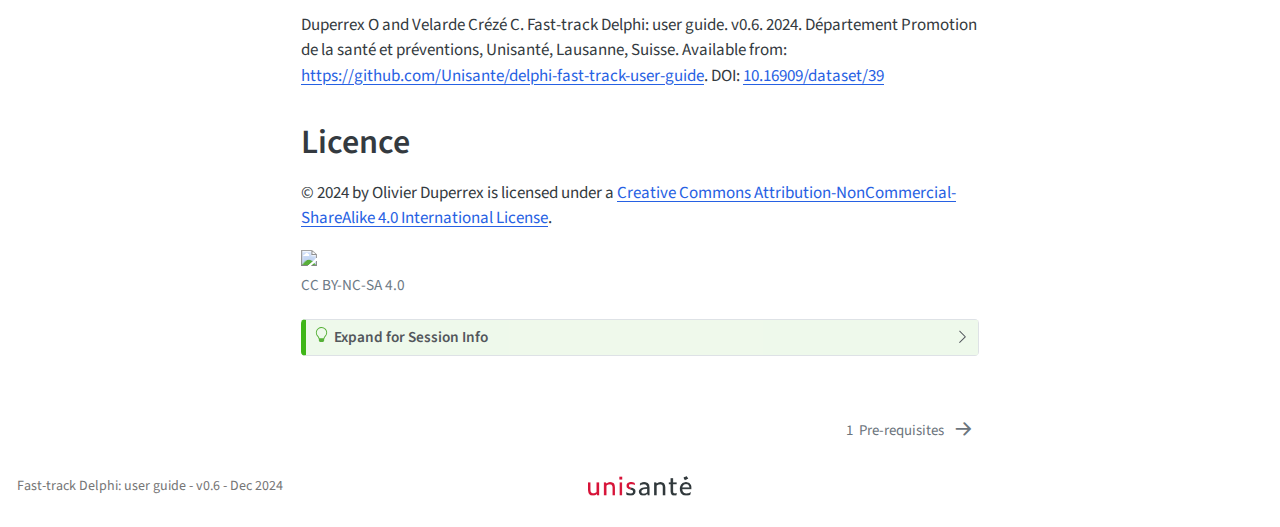
==== commit 7dc7a2d7: "Correct typo in tag" ====
--- a/_book/index.html
+++ b/_book/index.html
@@ -341,7 +341,7 @@
 <li><p>User guide <a href="https://doi.org/10.16909/dataset/39"><img src="https://img.shields.io/badge/doi-10.16909/dataset/39-blue.svg" class="img-fluid"></a></p></li>
 </ul></section><section id="sec-acknowledgements" class="level1"><h1>Acknowledgements</h1>
 <p>We thank the following people for their contributions, support and feedback on the <em>fast-track Delphi</em> process (by alphabetical order) :</p>
-<p>Alexia Fournier-Fall, Alexandre Dubuis, Antoine Flahault, Arlette Closuit, Aude Gendre, Aurélie Berthet, Barbara Broers, Barbara Ducry, Bernard Burnand, Camille Robert, Carine Lehmann, Carole Clair, Claudia Künzli, Emmanuelle Mudry-Mentha, Eric Masserey, Evelyne Laszlo, Grégoire Vittoz, Isabelle Jacot-Sadowski, Jacques Cornuz, Jean-François Etter, Karin Zürcher, Kevin Selby, Luc Lebon, Luciano Ruggia, Martial Pasquier, Murielle Bochud, Myriam Pasche, Nolwenn Bühler, Pascal Diethelm, Reto Auer, Romane Kolly, Semira Gonseth Nussle, Sylvie Bonjour, Thomas Beutler, Valérie Pittet, Vincent Faivre, Virginie Bréhier.</p>
+<p>Alexia Fournier-Fall, Alexandre Dubuis, Antoine Flahault, Arlette Closuit, Aude Gendre, Aurélie Berthet, Barbara Broers, Barbara Ducry, Bernard Burnand, Camille Robert, Carine Lehmann, Carole Clair, Claudia Künzli, Emmanuelle Mudry-Mentha, Eric Masserey, Evelyne Laszlo, Grégoire Vittoz, Isabelle Jacot-Sadowski, Jacques Cornuz, Jean-François Etter, Karin Zürcher, Kevin Selby, Luc Lebon, Luciano Ruggia, Martial Pasquier, Murielle Bochud, Myriam Pasche, Nolwenn Bühler, Pascal Diethelm, Reto Auer, Romane Kolly, Semira Gonseth Nusslé, Sylvie Bonjour, Thomas Beutler, Valérie Pittet, Vincent Faivre, Virginie Bréhier.</p>
 </section><section id="sec-credits" class="level1"><h1>Credits</h1>
 <p>This manual is a <a href="https://quarto.org/docs/books/"><code>quarto book</code></a>.</p>
 <p>We want to warmly thank all the people who developed the libraries we used for this work.</p>
